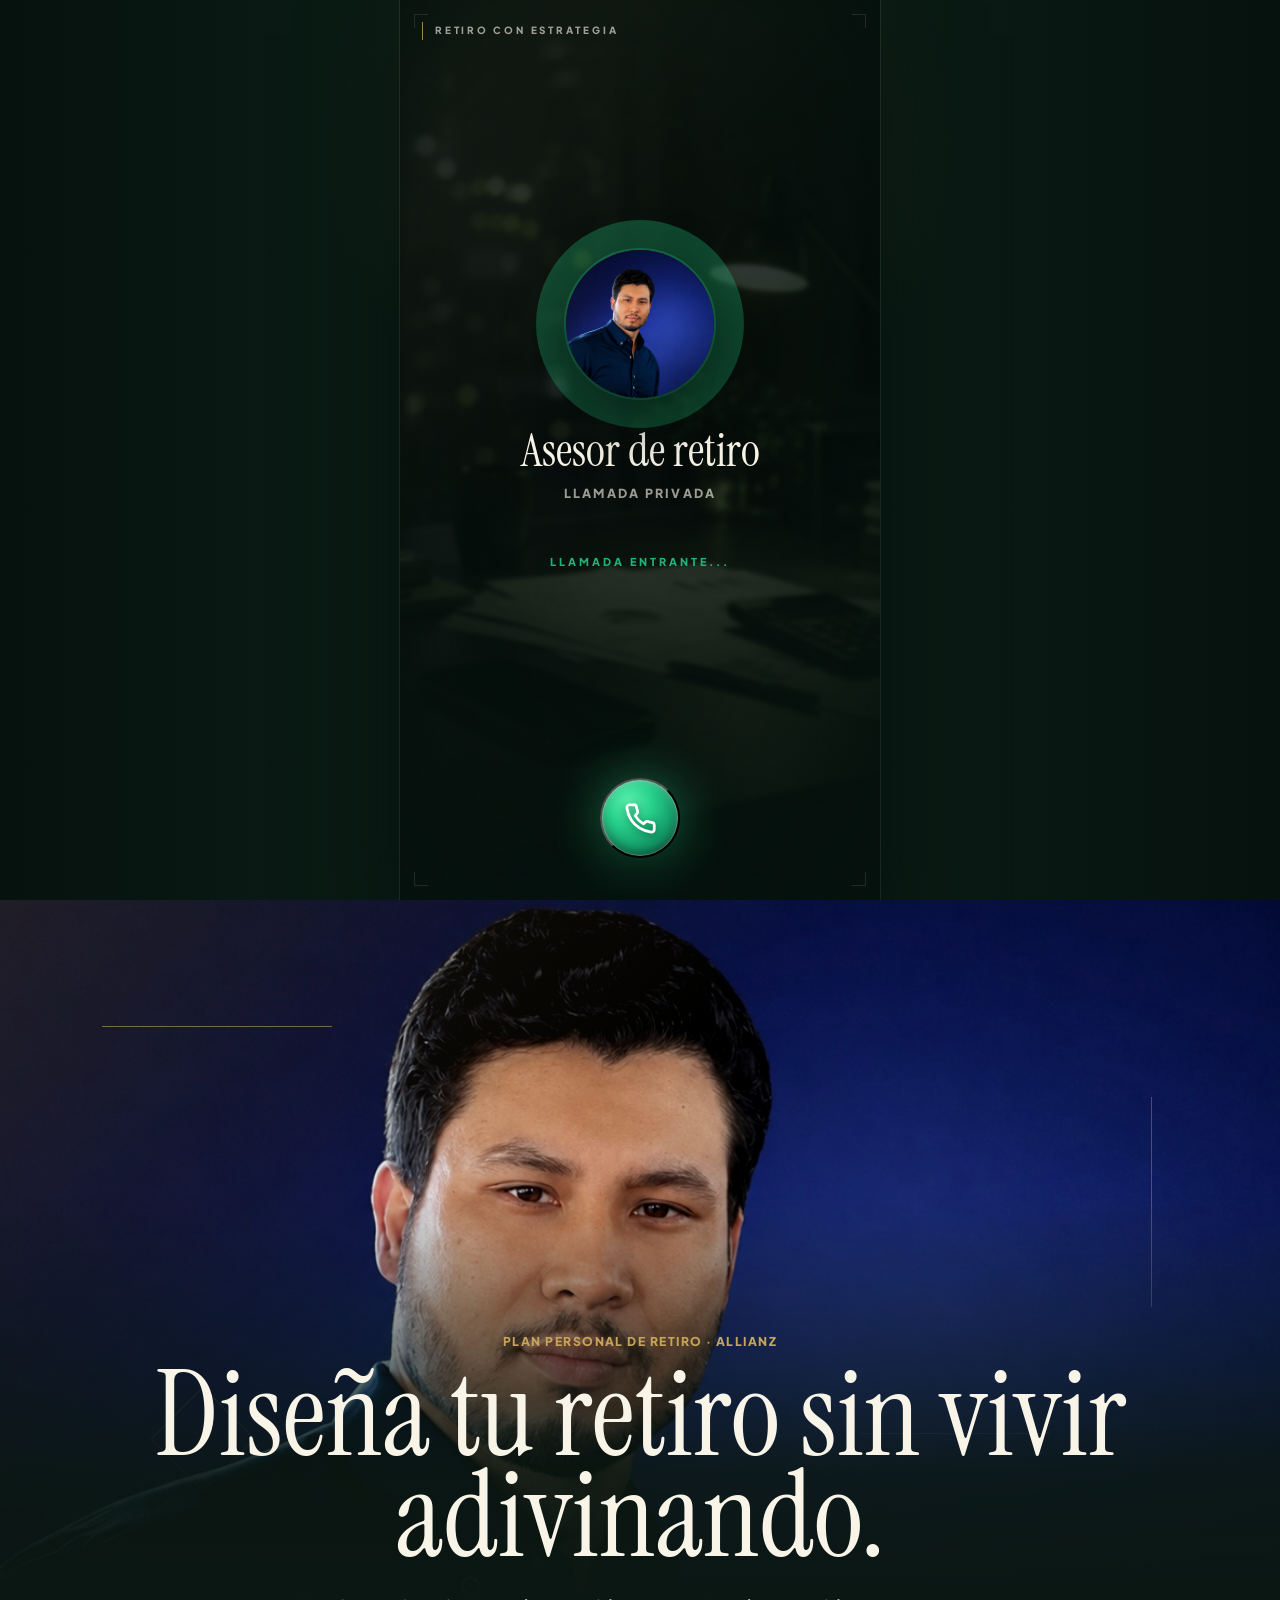
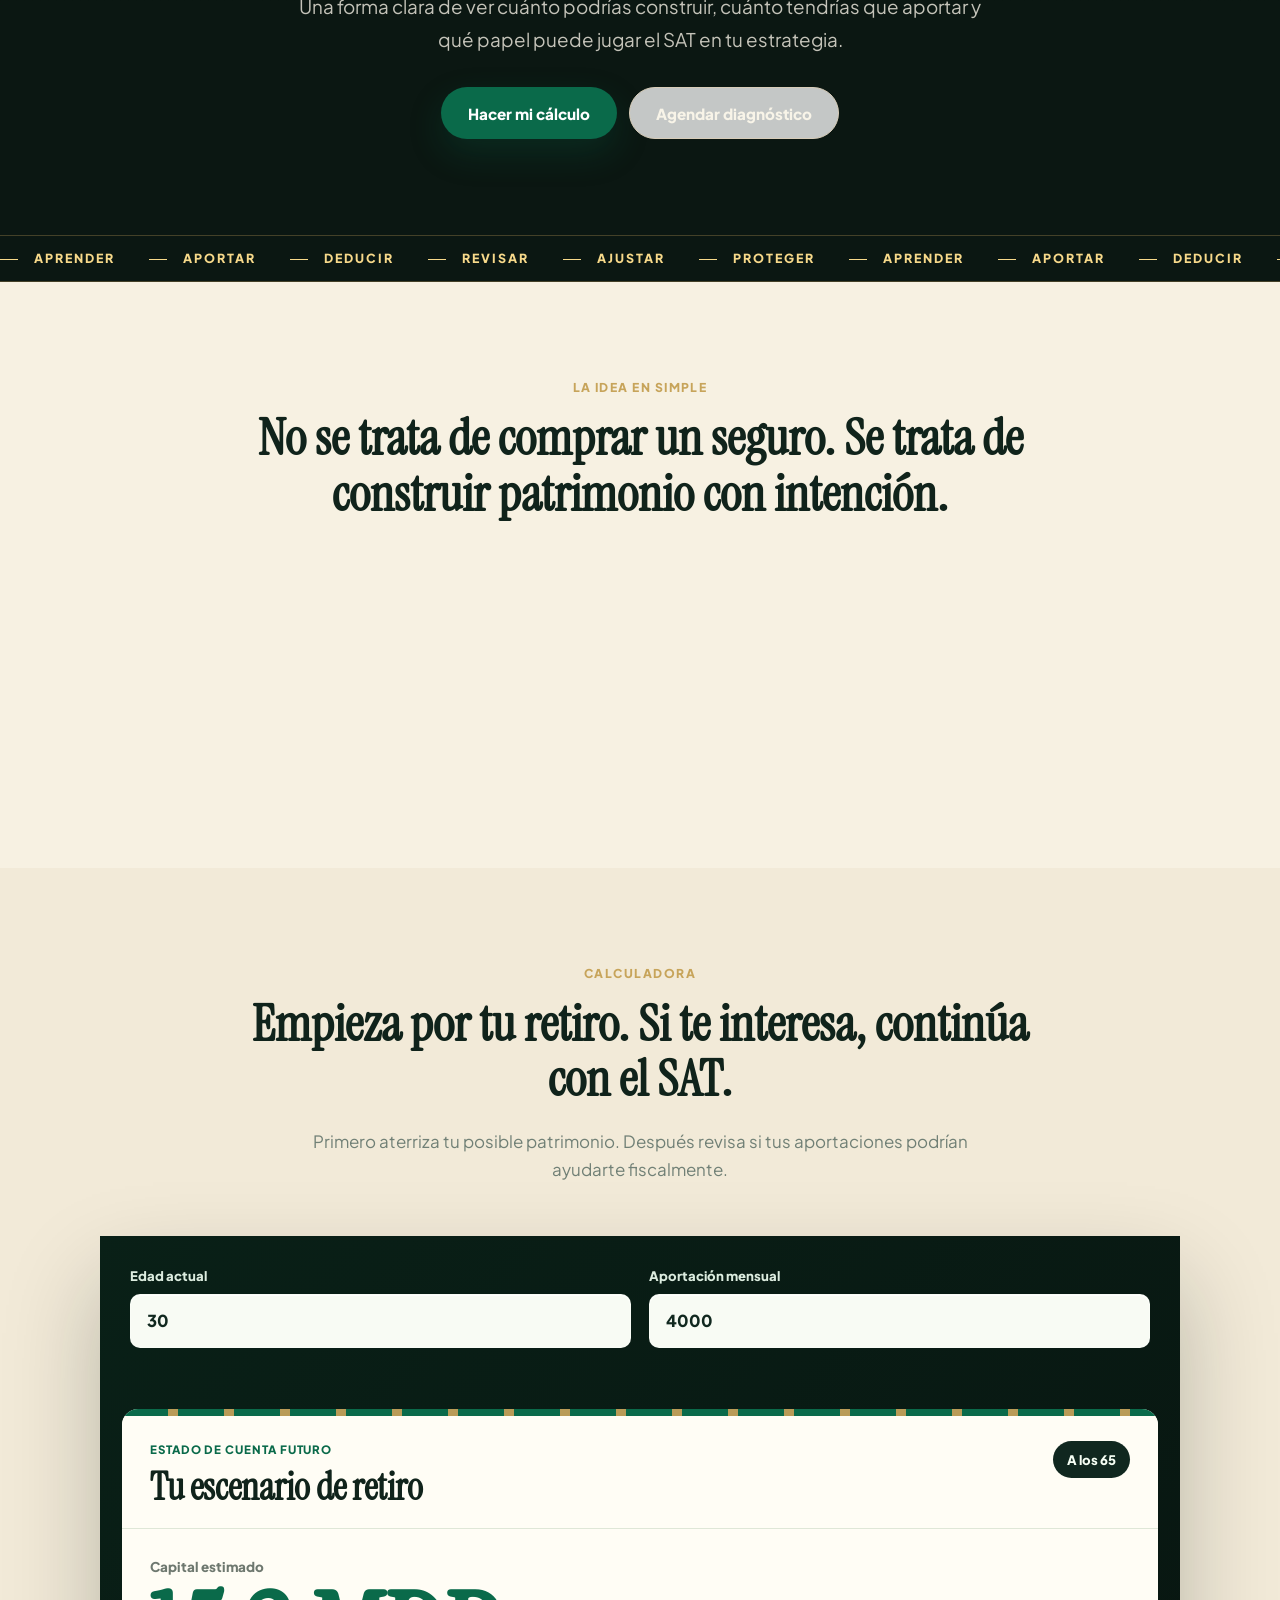
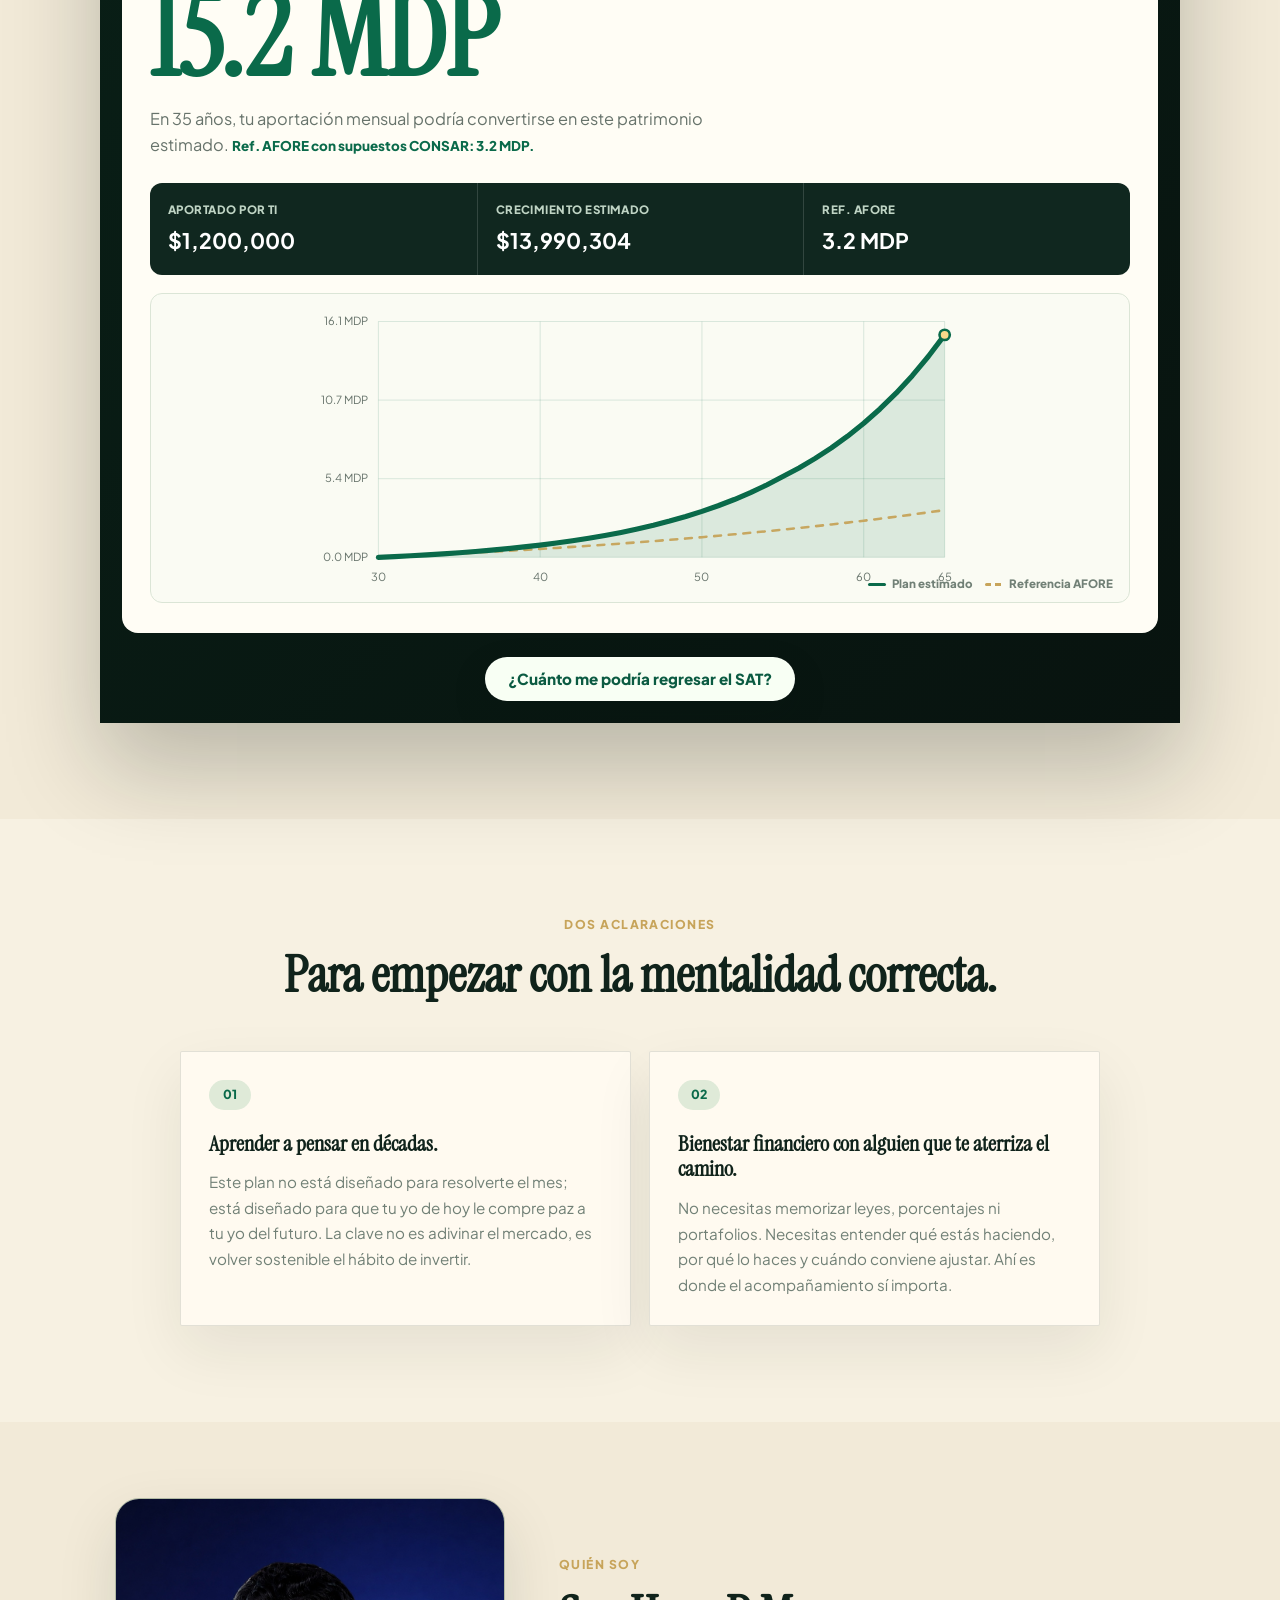
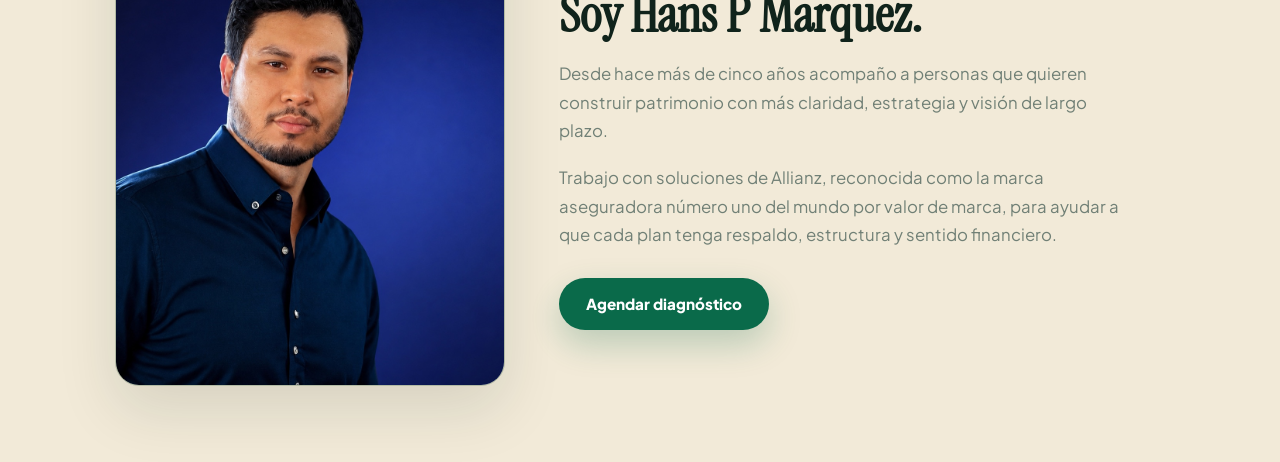
==== index.html @ 88ac9bca "Final site" ====
<!doctype html>
<html lang="es">
  <head>
    <meta charset="UTF-8" />
    <meta name="viewport" content="width=device-width, initial-scale=1.0" />
    <meta
      name="description"
      content="Calcula tu plan de retiro, visualiza el impacto de ahorrar a largo plazo y estima una posible devolución del SAT."
    />
    <link rel="preconnect" href="https://fonts.googleapis.com" />
    <link rel="preconnect" href="https://fonts.gstatic.com" crossorigin />
    <link
      href="https://fonts.googleapis.com/css2?family=Fraunces:opsz,wght@9..144,600;9..144,700&family=IBM+Plex+Mono:wght@500;600;700&family=Instrument+Serif:ital@0;1&family=Manrope:wght@400;500;600;700;800&family=Newsreader:opsz,wght@6..72,600;6..72,700&family=Plus+Jakarta+Sans:wght@400;500;600;700;800&family=Sora:wght@400;500;600;700;800&family=Space+Grotesk:wght@400;500;600;700&display=swap"
      rel="stylesheet"
    />
    <link rel="preload" href="assets/call-background.png" as="image" />
    <link rel="preload" href="assets/call-advisor.png" as="image" />
    <link rel="preload" href="assets/call-audio.m4a" as="audio" />
    <link rel="stylesheet" href="styles.css" />
    <title>Plan de Retiro · Propuesta Verde 01</title>
  </head>
  <body class="theme-green proposal-vault proposal-cinema">
    <section class="experience-shell" id="experiencia" aria-label="Experiencia inicial">
      <div class="call-screen" data-state="incoming" aria-live="polite">
        <img class="call-backdrop" src="assets/call-background.png" alt="" />
        <div class="call-shade call-shade-top"></div>
        <div class="call-shade call-shade-bottom"></div>
        <div class="call-vignette"></div>

        <header class="call-brand-row">
          <span class="call-brand-line"></span>
          <span>Retiro con estrategia</span>
        </header>

        <span class="call-corner call-corner-tl"></span>
        <span class="call-corner call-corner-tr"></span>
        <span class="call-corner call-corner-bl"></span>
        <span class="call-corner call-corner-br"></span>

        <div class="call-content">
          <div class="caller-stack">
            <div class="avatar-stage">
              <div class="ring-waves" aria-hidden="true">
                <span></span>
                <span></span>
                <span></span>
              </div>

              <svg class="progress-ring" viewBox="0 0 160 160" aria-hidden="true">
                <circle class="progress-base" cx="80" cy="80" r="74"></circle>
                <circle class="progress-value" cx="80" cy="80" r="74"></circle>
              </svg>

              <div class="avatar-wrap">
                <img src="assets/call-advisor.png" alt="Asesor de retiro" />
              </div>
            </div>

            <div class="caller-copy">
              <h1>Asesor de retiro</h1>
              <p class="caller-name">Llamada privada</p>
            </div>

            <div class="status-area">
              <p class="status-text status-incoming">llamada entrante...</p>
              <div class="status-active">
                <span class="timer">00:00</span>
                <div class="waveform" aria-hidden="true"></div>
              </div>
              <p class="status-text status-ended">llamada finalizada</p>
            </div>
          </div>

          <button class="answer-button" type="button" aria-label="Contestar llamada">
            <svg viewBox="0 0 24 24" aria-hidden="true">
              <path d="M22 16.92v3a2 2 0 0 1-2.18 2 19.79 19.79 0 0 1-8.63-3.07 19.5 19.5 0 0 1-6-6A19.79 19.79 0 0 1 2.12 4.18 2 2 0 0 1 4.11 2h3a2 2 0 0 1 2 1.72c.12.92.35 1.82.7 2.69a2 2 0 0 1-.45 2.11L8.09 9.91a16 16 0 0 0 6 6l1.39-1.27a2 2 0 0 1 2.11-.45c.87.35 1.77.58 2.69.7A2 2 0 0 1 22 16.92z"></path>
            </svg>
          </button>
        </div>

        <section class="question-screen" aria-labelledby="question-title">
          <div class="question-inner">
            <p class="question-kicker">Antes de continuar</p>
            <h2 id="question-title">¿Alguna vez has calculado cuánto dinero podrías recibir cuando llegue tu retiro?</h2>
            <div class="answers" role="group" aria-label="Opciones de respuesta">
              <button type="button" data-answer="si">Sí</button>
              <button type="button" data-answer="mas-o-menos">Más o menos</button>
              <button type="button" data-answer="nunca">Nunca lo he calculado</button>
            </div>
          </div>
        </section>

        <audio class="call-audio" src="assets/call-audio.m4a" preload="auto"></audio>
      </div>
    </section>

    <header class="site-header" aria-label="Navegación principal">
      <a class="brand-mark" href="#top">Retiro con estrategia</a>
      <a class="btn btn-outline btn-small" href="#calculadora">Calcular</a>
    </header>

    <main>
      <section class="hero" id="top">
        <div class="hero-media">
          <img src="assets/asesor-retrato.jpg" alt="Asesor patrimonial de Allianz" />
          <div class="hero-fade" aria-hidden="true"></div>
          <div class="hero-motion" aria-hidden="true">
            <span></span>
            <span></span>
            <span></span>
            <span></span>
          </div>
        </div>
        <div class="hero-copy reveal">
          <p class="eyebrow">Plan personal de retiro · Allianz</p>
          <h1>Diseña tu retiro sin vivir adivinando.</h1>
          <p class="lead">
            Una forma clara de ver cuánto podrías construir, cuánto tendrías que aportar y qué papel puede jugar el SAT en tu estrategia.
          </p>
          <div class="hero-actions">
            <a class="btn btn-primary btn-large" href="#calculadora">Hacer mi cálculo</a>
            <a class="btn btn-ghost btn-large" href="https://scheduler.zoom.us/cristinartz/ppr" target="_blank" rel="noopener noreferrer">
              Agendar diagnóstico
            </a>
          </div>
        </div>
      </section>

      <section class="motion-strip" aria-label="Ruta del plan">
        <div class="ticker-track">
          <span>Aprender</span>
          <span>Aportar</span>
          <span>Deducir</span>
          <span>Revisar</span>
          <span>Ajustar</span>
          <span>Proteger</span>
          <span>Aprender</span>
          <span>Aportar</span>
          <span>Deducir</span>
          <span>Revisar</span>
          <span>Ajustar</span>
          <span>Proteger</span>
        </div>
      </section>

      <section class="section intro-section">
        <div class="section-heading reveal">
          <p class="eyebrow">La idea en simple</p>
          <h2>No se trata de comprar un seguro. Se trata de construir patrimonio con intención.</h2>
        </div>
        <div class="value-grid reveal" aria-label="Beneficios principales">
          <article data-tilt>
            <span>01</span>
            <h3>Tu dinero trabaja para ti</h3>
            <p>Aportas de forma mensual y el plan lo invierte con una lógica de largo plazo.</p>
          </article>
          <article data-tilt>
            <span>02</span>
            <h3>La estrategia fiscal importa</h3>
            <p>Según tu régimen, tus aportaciones pueden ayudarte a optimizar impuestos.</p>
          </article>
          <article data-tilt>
            <span>03</span>
            <h3>No lo decides a ciegas</h3>
            <p>Primero ves números. Después decides si el plan realmente hace sentido para ti.</p>
          </article>
        </div>
      </section>

      <section class="section calculator-section" id="calculadora">
        <div class="section-heading reveal">
          <p class="eyebrow">Calculadora</p>
          <h2>Empieza por tu retiro. Si te interesa, continúa con el SAT.</h2>
          <p>Primero aterriza tu posible patrimonio. Después revisa si tus aportaciones podrían ayudarte fiscalmente.</p>
        </div>

        <div class="calculator-card reveal" data-tilt>
          <form class="calculator-form" id="calculator-form">
            <div class="form-grid">
              <label class="field">
                <span>Edad actual</span>
                <input id="age-input" type="number" min="18" max="60" value="30" inputmode="numeric" />
                <small id="age-help"></small>
              </label>
              <label class="field">
                <span>Aportación mensual</span>
                <input id="contribution-input" type="number" min="2000" step="500" value="4000" inputmode="numeric" />
                <small id="contribution-help"></small>
              </label>
            </div>
          </form>

          <div class="result-panel" id="retirement-result" aria-live="polite"></div>

          <div class="sat-step" id="sat-step">
            <button class="btn btn-primary" id="show-sat-button" type="button">
              ¿Cuánto me podría regresar el SAT?
            </button>

            <div class="sat-panel" id="sat-panel" hidden>
              <div class="sat-copy">
                <p class="eyebrow">Estimación fiscal</p>
                <h3>Ahora agrega tu ingreso para estimar la devolución.</h3>
                <p>Usamos tu aportación mensual del cálculo anterior como ahorro anual para el PPR.</p>
              </div>

              <div class="form-grid sat-form-grid">
                <label class="field">
                  <span>Sueldo mensual bruto</span>
                  <input id="salary-input" type="number" value="50000" step="1000" inputmode="numeric" />
                  <small>Ingreso antes de impuestos, multiplicado por 12.</small>
                </label>
              </div>

              <div class="sat-result" id="sat-result" aria-live="polite"></div>
            </div>
          </div>
        </div>
      </section>

      <section class="section notes-section">
        <div class="section-heading reveal">
          <p class="eyebrow">Dos aclaraciones</p>
          <h2>Para empezar con la mentalidad correcta.</h2>
        </div>
        <div class="note-grid reveal" id="note-grid"></div>
      </section>

      <section class="advisor-section">
        <div class="advisor-inner reveal">
          <img src="assets/asesor-retrato.jpg" alt="Asesor patrimonial Allianz" />
          <div class="advisor-copy">
            <p class="eyebrow">Quién soy</p>
            <h2>Soy Hans P Marquez.</h2>
            <p>
              Desde hace más de cinco años acompaño a personas que quieren construir patrimonio con más claridad,
              estrategia y visión de largo plazo.
            </p>
            <p>
              Trabajo con soluciones de Allianz, reconocida como la marca aseguradora número uno del mundo por valor
              de marca, para ayudar a que cada plan tenga respaldo, estructura y sentido financiero.
            </p>
            <a class="btn btn-primary btn-large" href="https://scheduler.zoom.us/cristinartz/ppr" target="_blank" rel="noopener noreferrer">
              Agendar diagnóstico
            </a>
          </div>
        </div>
      </section>
    </main>

    <script src="script.js" defer></script>
  </body>
</html>
---- styles.css ----
:root {
  --paper: #fbfaf7;
  --surface: #ffffff;
  --surface-soft: #f5f1ec;
  --ink: #18343a;
  --muted: #6b716d;
  --faint: #a8aca7;
  --line: #e5ded4;
  --danger: #b42318;
  --warning-bg: #fff7df;
  --warning: #9a6700;
  --font-sans: "Manrope", -apple-system, BlinkMacSystemFont, "Helvetica Neue", system-ui, sans-serif;
  --font-display: "Fraunces", Georgia, serif;
  --radius-sm: 8px;
  --radius-md: 14px;
  --radius-lg: 22px;
  --radius-xl: 30px;
  --shadow-soft: 0 18px 50px rgba(31, 34, 29, 0.08);
  --shadow-card: 0 3px 26px rgba(31, 34, 29, 0.06);
  color-scheme: light;
}

.theme-green {
  --paper: #f7f8f1;
  --surface: #fffef8;
  --surface-soft: #ebf1e5;
  --ink: #10271f;
  --muted: #66756d;
  --faint: #a0aaa2;
  --line: #dfe7d7;
  --brand: #0a6a4a;
  --brand-600: #063f31;
  --brand-50: #e6f2e8;
  --brand-100: #cfe7d6;
  --accent: #9a7632;
  --accent-50: #fff3d6;
  --hero-tint: rgba(10, 106, 74, 0.12);
  --font-sans: "Manrope", -apple-system, BlinkMacSystemFont, "Helvetica Neue", system-ui, sans-serif;
  --font-display: "Fraunces", Georgia, serif;
}

.theme-green-alt {
  --paper: #f4f8ef;
  --surface: #fffffb;
  --surface-soft: #e7f0dd;
  --ink: #102d24;
  --muted: #627268;
  --faint: #99a79b;
  --line: #d9e4d0;
  --brand: #287a45;
  --brand-600: #125c36;
  --brand-50: #e8f5df;
  --brand-100: #cde8c5;
  --accent: #687b36;
  --accent-50: #eff6d7;
  --hero-tint: rgba(40, 122, 69, 0.12);
  --font-sans: "Sora", -apple-system, BlinkMacSystemFont, "Helvetica Neue", system-ui, sans-serif;
  --font-display: "Newsreader", Georgia, serif;
}

* {
  box-sizing: border-box;
}

html {
  scroll-behavior: smooth;
}

body {
  margin: 0;
  background: var(--paper);
  color: var(--ink);
  font-family: var(--font-sans);
  line-height: 1.5;
  -webkit-font-smoothing: antialiased;
  text-rendering: optimizeLegibility;
}

img,
svg {
  display: block;
  max-width: 100%;
}

a {
  color: inherit;
  text-decoration: none;
}

button,
input {
  font: inherit;
}

button {
  cursor: pointer;
}

[hidden] {
  display: none !important;
}

input {
  color: var(--ink);
}

.site-header {
  position: fixed;
  z-index: 50;
  top: 16px;
  left: 16px;
  right: 16px;
  max-width: 1160px;
  margin: 0 auto;
  display: grid;
  grid-template-columns: 1fr auto 1fr;
  align-items: center;
  gap: 14px;
  border: 1px solid rgba(229, 222, 212, 0.86);
  border-radius: 999px;
  background: rgba(255, 255, 255, 0.84);
  box-shadow: var(--shadow-card);
  padding: 10px 14px 10px 22px;
  backdrop-filter: blur(14px);
}

.brand-mark {
  font-family: var(--font-display);
  font-size: 1.12rem;
  font-weight: 700;
  color: var(--ink);
  white-space: nowrap;
}

.theme-links {
  display: inline-flex;
  align-items: center;
  gap: 4px;
  border: 1px solid var(--line);
  border-radius: 999px;
  background: var(--surface-soft);
  padding: 4px;
}

.theme-links a {
  border-radius: 999px;
  padding: 6px 12px;
  color: var(--muted);
  font-size: 0.8rem;
  font-weight: 700;
}

.theme-links a[aria-current="page"] {
  background: var(--brand);
  color: white;
}

.site-header .btn {
  justify-self: end;
}

.btn {
  display: inline-flex;
  min-height: 44px;
  align-items: center;
  justify-content: center;
  border: 1px solid transparent;
  border-radius: 999px;
  padding: 0 22px;
  font-size: 0.95rem;
  font-weight: 800;
  line-height: 1;
  text-align: center;
  transition: transform 160ms ease, box-shadow 160ms ease, background 160ms ease, border-color 160ms ease;
  white-space: nowrap;
}

.btn:hover {
  transform: translateY(-1px);
}

.btn:focus-visible,
button:focus-visible,
input:focus-visible,
a:focus-visible {
  outline: 2px solid color-mix(in srgb, var(--brand) 42%, transparent);
  outline-offset: 3px;
}

.btn-small {
  min-height: 36px;
  padding: 0 16px;
  font-size: 0.875rem;
}

.btn-large {
  min-height: 52px;
  padding: 0 26px;
}

.btn-primary {
  background: var(--brand);
  color: white;
  box-shadow: 0 14px 34px color-mix(in srgb, var(--brand) 24%, transparent);
}

.btn-primary:hover {
  background: var(--brand-600);
}

.btn-outline {
  border-color: color-mix(in srgb, var(--brand) 28%, var(--line));
  background: white;
  color: var(--brand);
}

.btn-ghost {
  border-color: var(--line);
  background: rgba(255, 255, 255, 0.76);
  color: var(--ink);
}

.experience-shell {
  --call-text: #f8f4e8;
  --call-muted: rgba(248, 244, 232, 0.62);
  --call-soft: rgba(248, 244, 232, 0.18);
  --call-gold: #c7a45a;
  --call-green: #0f8c5f;
  --call-green-bright: #27d18b;
  --call-green-dark: #062118;
  --call-ring-length: 464.956;
  position: relative;
  z-index: 80;
  display: grid;
  min-height: 100svh;
  place-items: center;
  overflow: hidden;
  background:
    radial-gradient(circle at 50% 16%, rgba(199, 164, 90, 0.14), transparent 32%),
    linear-gradient(90deg, #06120e, #0d2118 48%, #06120e);
  color: var(--call-text);
}

.call-screen {
  position: relative;
  width: min(100vw, 480px);
  min-height: 100svh;
  overflow: hidden;
  background: #07120e;
  isolation: isolate;
}

@media (min-width: 520px) {
  .call-screen {
    min-height: min(100svh, 920px);
    box-shadow: 0 0 0 1px rgba(248, 244, 232, 0.08), 0 36px 90px rgba(3, 13, 10, 0.72);
  }
}

.call-backdrop,
.call-shade,
.call-vignette,
.question-screen {
  position: absolute;
  inset: 0;
}

.call-backdrop {
  z-index: -5;
  width: 100%;
  height: 100%;
  object-fit: cover;
  filter: saturate(0.72) brightness(0.48) hue-rotate(44deg);
  transform: scale(1.03);
}

.call-shade-top {
  z-index: -4;
  background: linear-gradient(180deg, rgba(6, 18, 14, 0.86), rgba(6, 18, 14, 0.22) 38%, transparent);
}

.call-shade-bottom {
  z-index: -3;
  background: linear-gradient(0deg, rgba(6, 18, 14, 0.95), rgba(6, 18, 14, 0.48) 48%, transparent);
}

.call-vignette {
  z-index: -2;
  background:
    radial-gradient(ellipse at center, transparent 18%, rgba(6, 18, 14, 0.44) 74%, rgba(6, 18, 14, 0.9)),
    linear-gradient(135deg, rgba(199, 164, 90, 0.12), transparent 44%);
  backdrop-filter: blur(2px);
}

.call-brand-row {
  position: absolute;
  z-index: 4;
  top: max(22px, env(safe-area-inset-top));
  left: 22px;
  display: flex;
  align-items: center;
  gap: 12px;
  color: rgba(248, 244, 232, 0.62);
  font-family: var(--font-sans);
  font-size: 0.62rem;
  font-weight: 900;
  letter-spacing: 0.28em;
  line-height: 1;
  text-transform: uppercase;
}

.call-brand-line {
  display: block;
  width: 1px;
  height: 18px;
  background: rgba(199, 164, 90, 0.78);
}

.call-corner {
  position: absolute;
  z-index: 4;
  width: 14px;
  height: 14px;
  opacity: 0.6;
  pointer-events: none;
}

.call-corner-tl {
  top: 14px;
  left: 14px;
  border-top: 1px solid var(--call-soft);
  border-left: 1px solid var(--call-soft);
}

.call-corner-tr {
  top: 14px;
  right: 14px;
  border-top: 1px solid var(--call-soft);
  border-right: 1px solid var(--call-soft);
}

.call-corner-bl {
  bottom: 14px;
  left: 14px;
  border-bottom: 1px solid var(--call-soft);
  border-left: 1px solid var(--call-soft);
}

.call-corner-br {
  right: 14px;
  bottom: 14px;
  border-right: 1px solid var(--call-soft);
  border-bottom: 1px solid var(--call-soft);
}

.call-content {
  position: relative;
  z-index: 2;
  display: flex;
  min-height: 100svh;
  flex-direction: column;
  align-items: center;
  justify-content: space-between;
  padding: 88px 24px max(42px, env(safe-area-inset-bottom)) 24px;
  animation: call-screen-in 0.55s ease-out both;
}

.call-screen[data-state="incoming"] .call-content {
  animation: call-screen-in 0.55s ease-out both, call-fine-shake 0.42s linear infinite 0.7s;
}

.caller-stack {
  display: flex;
  width: 100%;
  flex: 1;
  flex-direction: column;
  align-items: center;
  justify-content: center;
  gap: 24px;
  padding-bottom: 24px;
}

.avatar-stage {
  position: relative;
  width: 160px;
  height: 160px;
  flex: 0 0 auto;
}

.ring-waves {
  position: absolute;
  inset: -24px;
}

.ring-waves span {
  position: absolute;
  inset: 0;
  border-radius: 50%;
  background: rgba(39, 209, 139, 0.15);
  animation: call-ping 2s cubic-bezier(0, 0, 0.2, 1) infinite;
}

.ring-waves span:nth-child(2) {
  animation-delay: 0.5s;
  background: rgba(39, 209, 139, 0.1);
}

.ring-waves span:nth-child(3) {
  animation-delay: 1s;
  background: rgba(39, 209, 139, 0.06);
}

.progress-ring {
  position: absolute;
  inset: 0;
  overflow: visible;
  transform: rotate(-90deg);
}

.progress-ring circle {
  fill: none;
  stroke-width: 4;
}

.progress-base {
  stroke: rgba(39, 209, 139, 0.28);
  transition: stroke 0.45s ease;
}

.progress-value {
  stroke: var(--call-green-bright);
  stroke-linecap: round;
  stroke-dasharray: var(--call-ring-length);
  stroke-dashoffset: var(--call-ring-length);
  opacity: 0;
  transition: stroke-dashoffset 0.12s linear, opacity 0.25s ease;
}

.avatar-wrap {
  position: absolute;
  inset: 6px;
  overflow: hidden;
  border-radius: 50%;
  background: #0b1712;
  box-shadow: 0 24px 58px rgba(3, 13, 10, 0.62), inset 0 0 0 1px rgba(248, 244, 232, 0.1);
}

.avatar-wrap img {
  display: block;
  width: 100%;
  height: 100%;
  object-fit: cover;
  transition: filter 0.45s ease, transform 0.45s ease;
}

.caller-copy {
  text-align: center;
}

.caller-copy h1 {
  margin: 0;
  color: var(--call-text);
  font-size: clamp(2rem, 8vw, 2.85rem);
  font-weight: 400;
  letter-spacing: 0;
  line-height: 1.02;
}

.caller-name {
  margin: 10px 0 0;
  color: var(--call-muted);
  font-family: var(--font-sans);
  font-size: 0.78rem;
  font-weight: 800;
  letter-spacing: 0.18em;
  line-height: 1.45;
  text-transform: uppercase;
}

.status-area {
  display: grid;
  min-height: 72px;
  place-items: center;
  text-align: center;
}

.status-text {
  margin: 0;
  color: var(--call-gold);
  font-family: var(--font-sans);
  font-size: 0.68rem;
  font-weight: 900;
  letter-spacing: 0.28em;
  line-height: 1.5;
  text-transform: uppercase;
}

.status-incoming {
  color: rgba(39, 209, 139, 0.84);
  animation: call-text-pulse 2s ease-in-out infinite;
}

.status-active,
.status-ended {
  display: none;
}

.timer {
  display: block;
  margin-bottom: 8px;
  color: rgba(39, 209, 139, 0.94);
  font-family: var(--font-sans);
  font-size: 0.9rem;
  font-variant-numeric: tabular-nums;
  font-weight: 800;
  letter-spacing: 0.08em;
}

.waveform {
  display: flex;
  height: 44px;
  align-items: center;
  justify-content: center;
  gap: 4px;
}

.waveform span {
  display: block;
  width: 4px;
  height: 8px;
  border-radius: 999px;
  background: var(--call-green-bright);
  box-shadow: 0 0 9px rgba(39, 209, 139, 0.7);
  animation: call-wave-0 2s cubic-bezier(0.45, 0.05, 0.55, 0.95) infinite;
}

.waveform span:nth-child(3n + 2) {
  animation-name: call-wave-1;
  animation-delay: 0.12s;
}

.waveform span:nth-child(3n) {
  animation-name: call-wave-2;
  animation-delay: 0.22s;
}

.answer-button {
  position: relative;
  display: grid;
  width: 80px;
  height: 80px;
  flex: 0 0 80px;
  place-items: center;
  border-radius: 50%;
  background: radial-gradient(circle at 35% 28%, #57efad 0%, var(--call-green-bright) 32%, #0f8c5f 72%, #062118 100%);
  box-shadow:
    0 0 56px -8px rgba(39, 209, 139, 0.72),
    inset 0 2px 7px rgba(255, 255, 255, 0.28),
    inset 0 -3px 9px rgba(0, 0, 0, 0.4),
    0 15px 28px -8px rgba(0, 0, 0, 0.76);
  transition: opacity 0.35s ease, transform 0.22s ease;
}

.answer-button::after {
  position: absolute;
  inset: 0;
  content: "";
  border-radius: inherit;
  box-shadow: inset 0 0 0 1px rgba(255, 255, 255, 0.2);
}

.answer-button:active {
  transform: scale(0.92);
}

.answer-button svg {
  width: 33px;
  height: 33px;
  fill: none;
  stroke: #fff;
  stroke-linecap: round;
  stroke-linejoin: round;
  stroke-width: 2;
  filter: drop-shadow(0 2px 4px rgba(0, 0, 0, 0.45));
}

.question-screen {
  z-index: 5;
  display: grid;
  min-height: 100%;
  place-items: center;
  padding: 30px 24px;
  background:
    linear-gradient(180deg, rgba(6, 18, 14, 0.4), rgba(6, 18, 14, 0.9)),
    rgba(6, 18, 14, 0.62);
  opacity: 0;
  pointer-events: none;
  transform: translateY(18px);
  transition: opacity 0.6s ease, transform 0.6s cubic-bezier(0.16, 1, 0.3, 1);
}

.question-inner {
  width: min(100%, 410px);
  padding-top: 36px;
}

.question-kicker {
  margin: 0 0 16px;
  color: var(--call-gold);
  font-family: var(--font-sans);
  font-size: 0.7rem;
  font-weight: 900;
  letter-spacing: 0.28em;
  line-height: 1.5;
  text-transform: uppercase;
}

.question-inner h2 {
  margin: 0;
  max-width: 12.5em;
  color: var(--call-text);
  font-size: clamp(2.15rem, 8.5vw, 3.15rem);
  font-weight: 400;
  letter-spacing: 0;
  line-height: 1.04;
  text-wrap: balance;
}

.answers {
  display: grid;
  gap: 12px;
  margin-top: 34px;
}

.answers button {
  position: relative;
  min-height: 58px;
  border: 1px solid rgba(199, 164, 90, 0.34);
  background: rgba(11, 23, 18, 0.72);
  color: rgba(248, 244, 232, 0.92);
  padding: 0 18px;
  font-family: var(--font-sans);
  font-size: 0.88rem;
  font-weight: 900;
  letter-spacing: 0.1em;
  line-height: 1.2;
  text-transform: uppercase;
  transition: border-color 0.25s ease, background 0.25s ease, transform 0.25s ease, color 0.25s ease;
}

.answers button::before,
.answers button::after {
  position: absolute;
  width: 9px;
  height: 9px;
  content: "";
  pointer-events: none;
}

.answers button::before {
  top: 6px;
  left: 6px;
  border-top: 1px solid rgba(255, 255, 255, 0.28);
  border-left: 1px solid rgba(255, 255, 255, 0.28);
}

.answers button::after {
  right: 6px;
  bottom: 6px;
  border-right: 1px solid rgba(255, 255, 255, 0.28);
  border-bottom: 1px solid rgba(255, 255, 255, 0.28);
}

.answers button:hover,
.answers button:focus-visible {
  border-color: rgba(199, 164, 90, 0.86);
  background: rgba(32, 45, 28, 0.84);
  outline: 0;
  transform: translateY(-1px);
}

.answers button.is-selected {
  border-color: rgba(39, 209, 139, 0.84);
  background: rgba(10, 106, 74, 0.78);
  color: #fff;
}

.call-screen[data-state="active"] .ring-waves,
.call-screen[data-state="ended"] .ring-waves,
.call-screen[data-state="question"] .ring-waves {
  display: none;
}

.call-screen[data-state="active"] .progress-value {
  opacity: 1;
}

.call-screen[data-state="active"] .status-incoming,
.call-screen[data-state="ended"] .status-incoming,
.call-screen[data-state="question"] .status-incoming,
.call-screen[data-state="ended"] .status-active,
.call-screen[data-state="question"] .status-active {
  display: none;
}

.call-screen[data-state="active"] .status-active {
  display: block;
}

.call-screen[data-state="active"] .answer-button,
.call-screen[data-state="ended"] .answer-button,
.call-screen[data-state="question"] .answer-button {
  opacity: 0;
  pointer-events: none;
  transform: translateY(14px) scale(0.9);
}

.call-screen[data-state="ended"] .progress-base,
.call-screen[data-state="question"] .progress-base {
  stroke: rgba(199, 164, 90, 0.55);
}

.call-screen[data-state="ended"] .avatar-wrap img,
.call-screen[data-state="question"] .avatar-wrap img {
  filter: grayscale(1) brightness(0.58) sepia(0.2);
  transform: scale(1.02);
}

.call-screen[data-state="ended"] .status-ended {
  display: block;
  color: rgba(248, 215, 138, 0.9);
  text-shadow: 0 0 20px rgba(199, 164, 90, 0.42);
}

.call-screen[data-state="question"] .question-screen {
  opacity: 1;
  pointer-events: auto;
  transform: translateY(0);
}

.call-screen[data-state="question"] .call-content {
  filter: blur(6px) brightness(0.55);
  transform: scale(1.02);
  transition: filter 0.55s ease, transform 0.55s ease;
}

.section {
  padding: 96px 24px;
}

.section-heading {
  max-width: 780px;
  margin: 0 auto;
  text-align: center;
}

h1,
h2,
h3,
p {
  margin-top: 0;
}

h1,
h2,
h3 {
  font-family: var(--font-display);
}

h1 {
  margin-bottom: 0;
  font-size: clamp(2.65rem, 7vw, 5.7rem);
  font-weight: 700;
  line-height: 0.98;
}

h2 {
  margin-bottom: 0;
  font-size: clamp(2rem, 4vw, 3.6rem);
  font-weight: 650;
  line-height: 1.08;
}

h3 {
  margin-bottom: 0;
  font-size: 1.35rem;
  font-weight: 650;
  line-height: 1.2;
}

.eyebrow {
  margin: 0 0 14px;
  color: var(--accent);
  font-size: 0.76rem;
  font-weight: 800;
  letter-spacing: 0.12em;
  text-transform: uppercase;
}

.section-heading > p:not(.eyebrow) {
  max-width: 680px;
  margin: 20px auto 0;
  color: var(--muted);
  font-size: 1.06rem;
  line-height: 1.7;
}

.reveal {
  opacity: 1;
  transform: none;
  filter: none;
}

.js .reveal {
  opacity: 0;
  transform: translateY(26px);
  filter: blur(8px);
  transition: opacity 640ms ease, transform 640ms ease, filter 640ms ease;
}

.js .reveal.is-visible {
  opacity: 1;
  transform: translateY(0);
  filter: blur(0);
}

.hero {
  overflow: hidden;
  background: var(--surface);
}

.hero-media {
  position: relative;
  min-height: 56svh;
  overflow: hidden;
  background: var(--brand-50);
}

.hero-media::after {
  content: "";
  position: absolute;
  inset: 0;
  background:
    linear-gradient(to bottom, rgba(255, 255, 255, 0.08), transparent 40%),
    linear-gradient(to top, var(--surface) 0%, rgba(255, 255, 255, 0.86) 28%, rgba(255, 255, 255, 0) 70%),
    linear-gradient(135deg, var(--hero-tint), transparent 45%);
}

.hero-media img {
  width: 100%;
  height: 62svh;
  min-height: 430px;
  max-height: 740px;
  object-fit: cover;
  object-position: 42% 32%;
  transform: scale(1.035);
}

.hero-fade {
  display: none;
}

.hero-copy {
  position: relative;
  z-index: 1;
  max-width: 920px;
  margin: -128px auto 0;
  padding: 0 24px 80px;
  text-align: center;
}

.hero-copy h1 {
  color: var(--ink);
}

.hero-copy .lead {
  max-width: 700px;
  margin: 24px auto 0;
  color: var(--muted);
  font-size: 1.18rem;
  line-height: 1.72;
}

.hero-actions {
  margin-top: 32px;
  display: flex;
  flex-wrap: wrap;
  justify-content: center;
  gap: 12px;
}

.intro-section {
  background: var(--paper);
}

.value-grid {
  max-width: 1120px;
  margin: 52px auto 0;
  display: grid;
  grid-template-columns: repeat(3, minmax(0, 1fr));
  gap: 18px;
}

.value-grid article,
.note-card {
  border: 1px solid var(--line);
  border-radius: var(--radius-lg);
  background: var(--surface);
  box-shadow: var(--shadow-card);
  padding: 28px;
}

.value-grid span,
.note-card span {
  display: inline-flex;
  min-width: 42px;
  height: 30px;
  align-items: center;
  justify-content: center;
  border-radius: 999px;
  background: var(--brand-50);
  color: var(--brand);
  font-size: 0.78rem;
  font-weight: 800;
}

.value-grid h3,
.note-card h3 {
  margin: 22px 0 0;
}

.value-grid p,
.note-card p {
  margin: 12px 0 0;
  color: var(--muted);
  font-size: 0.95rem;
  line-height: 1.68;
}

.calculator-section {
  background: var(--surface);
}

.calculator-card {
  max-width: 1080px;
  margin: 52px auto 0;
  border: 1px solid color-mix(in srgb, var(--brand) 20%, var(--line));
  border-radius: var(--radius-xl);
  background:
    linear-gradient(135deg, color-mix(in srgb, var(--brand-50) 62%, white), white 46%),
    white;
  box-shadow: var(--shadow-soft);
  padding: 30px;
}

.calculator-form {
  margin: 0;
}

.form-grid {
  display: grid;
  grid-template-columns: repeat(2, minmax(0, 1fr));
  gap: 18px;
}

.sat-form-grid {
  grid-template-columns: minmax(0, 1fr);
}

.field {
  display: grid;
  gap: 8px;
  color: var(--ink);
  font-size: 0.9rem;
  font-weight: 800;
}

.field input[type="number"] {
  width: 100%;
  min-height: 48px;
  border: 1px solid var(--line);
  border-radius: var(--radius-md);
  background: white;
  padding: 0 16px;
  outline: none;
  transition: border-color 160ms ease, box-shadow 160ms ease;
}

.field input[type="number"]:focus {
  border-color: var(--brand);
  box-shadow: 0 0 0 4px color-mix(in srgb, var(--brand) 12%, transparent);
}

.field input.invalid {
  border-color: var(--danger);
}

.field small {
  min-height: 1.2em;
  color: var(--faint);
  font-size: 0.76rem;
  font-weight: 500;
  line-height: 1.45;
}

.field small.error {
  color: var(--danger);
}

.field small.warn {
  color: var(--warning);
}

.checkbox-field {
  grid-template-columns: auto 1fr;
  align-content: start;
  column-gap: 12px;
  border: 1px solid var(--line);
  border-radius: var(--radius-md);
  background: white;
  padding: 16px;
}

.checkbox-field input {
  width: 20px;
  height: 20px;
  accent-color: var(--brand);
  margin: 1px 0 0;
}

.checkbox-field small {
  grid-column: 2;
}

.result-panel {
  margin-top: 24px;
}

.statement-card {
  overflow: hidden;
  border: 1px solid color-mix(in srgb, var(--brand) 24%, var(--line));
  border-radius: 28px;
  background: white;
  box-shadow: 0 18px 48px rgba(20, 35, 30, 0.08);
}

.statement-header {
  display: flex;
  align-items: flex-start;
  justify-content: space-between;
  gap: 18px;
  background:
    linear-gradient(135deg, var(--brand), var(--brand-600)),
    var(--brand);
  color: white;
  padding: 26px 28px;
}

.statement-header h3 {
  margin: 6px 0 0;
  color: white;
  font-size: clamp(1.5rem, 3vw, 2.35rem);
}

.statement-kicker {
  display: block;
  color: color-mix(in srgb, white 78%, var(--brand-100));
  font-size: 0.76rem;
  font-weight: 800;
  letter-spacing: 0.14em;
  text-transform: uppercase;
}

.statement-badge {
  flex: 0 0 auto;
  border: 1px solid rgba(255, 255, 255, 0.34);
  border-radius: 999px;
  background: rgba(255, 255, 255, 0.16);
  padding: 8px 13px;
  color: white;
  font-size: 0.82rem;
  font-weight: 800;
}

.statement-main {
  padding: 30px 28px 24px;
  text-align: center;
}

.statement-main span {
  display: block;
  color: var(--muted);
  font-size: 0.92rem;
  font-weight: 800;
}

.statement-main strong {
  display: block;
  margin-top: 10px;
  color: var(--brand);
  font-family: var(--font-display);
  font-size: clamp(3rem, 8vw, 6.2rem);
  font-weight: 700;
  line-height: 0.95;
}

.statement-main p {
  max-width: 560px;
  margin: 16px auto 0;
  color: var(--muted);
  font-size: 1rem;
  line-height: 1.6;
}

.statement-main p span {
  display: inline;
  color: var(--ink);
  font-size: inherit;
  font-weight: 800;
}

.statement-ledger {
  margin: 0 28px;
  display: grid;
  grid-template-columns: repeat(3, minmax(0, 1fr));
  overflow: hidden;
  border: 1px solid var(--line);
  border-radius: var(--radius-lg);
  background: var(--paper);
}

.statement-ledger div {
  padding: 18px;
}

.statement-ledger div + div {
  border-left: 1px solid var(--line);
}

.statement-ledger span {
  display: block;
  color: var(--muted);
  font-size: 0.78rem;
  font-weight: 800;
  text-transform: uppercase;
}

.statement-ledger strong {
  display: block;
  margin-top: 7px;
  color: var(--ink);
  font-size: clamp(1rem, 2vw, 1.28rem);
}

.statement-chart {
  position: relative;
  height: 260px;
  margin: 24px 28px 28px;
  border: 1px solid var(--line);
  border-radius: var(--radius-lg);
  background:
    linear-gradient(to bottom, rgba(255, 255, 255, 0.96), white),
    var(--surface);
  padding: 14px;
}

.statement-chart svg {
  width: 100%;
  height: 100%;
  overflow: visible;
}

.chart-grid {
  stroke: var(--line);
  stroke-width: 1;
}

.chart-label {
  fill: var(--muted);
  font-family: var(--font-sans);
  font-size: 12px;
}

.chart-line-main {
  fill: none;
  stroke: var(--brand);
  stroke-width: 4;
  stroke-linecap: round;
  stroke-linejoin: round;
}

.chart-line-afore {
  fill: none;
  stroke: var(--accent);
  stroke-width: 3;
  stroke-linecap: round;
  stroke-linejoin: round;
  stroke-dasharray: 8 9;
  opacity: 0.95;
}

.chart-area {
  fill: color-mix(in srgb, var(--brand) 12%, transparent);
}

.chart-endpoint {
  fill: var(--accent);
  stroke: white;
  stroke-width: 3;
}

.chart-legend {
  position: absolute;
  right: 16px;
  bottom: 12px;
  display: flex;
  flex-wrap: wrap;
  justify-content: flex-end;
  gap: 8px 12px;
  color: var(--muted);
  font-size: 0.72rem;
  font-weight: 800;
  line-height: 1;
  pointer-events: none;
}

.chart-legend span {
  display: inline-flex;
  align-items: center;
  gap: 6px;
}

.chart-legend i {
  display: block;
  width: 18px;
  height: 3px;
  border-radius: 999px;
}

.legend-plan {
  background: var(--brand);
}

.legend-afore {
  background: repeating-linear-gradient(90deg, var(--accent) 0 6px, transparent 6px 10px);
}

.empty-result {
  min-height: 260px;
  display: grid;
  place-items: center;
  border: 1px dashed var(--line);
  border-radius: var(--radius-lg);
  color: var(--muted);
  text-align: center;
}

.sat-step {
  margin-top: 24px;
  text-align: center;
}

.sat-panel {
  margin-top: 24px;
  border: 1px solid var(--line);
  border-radius: 28px;
  background:
    linear-gradient(135deg, color-mix(in srgb, var(--brand-50) 64%, white), white 52%),
    white;
  padding: 26px;
  text-align: left;
}

.sat-copy {
  margin-bottom: 18px;
}

.sat-copy h3 {
  margin: 0;
  font-size: clamp(1.3rem, 2.8vw, 2rem);
  line-height: 1.18;
}

.sat-copy p:not(.eyebrow) {
  margin: 10px 0 0;
  color: var(--muted);
  font-size: 0.98rem;
  line-height: 1.55;
}

.sat-result {
  margin-top: 18px;
  position: relative;
  overflow: hidden;
  border: 1px solid color-mix(in srgb, var(--brand) 18%, var(--line));
  border-radius: 26px;
  background:
    radial-gradient(circle at 85% 18%, color-mix(in srgb, var(--brand) 16%, transparent), transparent 34%),
    linear-gradient(135deg, var(--brand-50), white 72%);
  padding: 22px;
  text-align: left;
}

.sat-result.warning {
  border-color: color-mix(in srgb, var(--warning) 32%, var(--line));
  background:
    radial-gradient(circle at 85% 18%, rgba(154, 103, 0, 0.14), transparent 34%),
    linear-gradient(135deg, var(--warning-bg), white 72%);
  color: var(--warning);
}

.sat-smart-top {
  display: flex;
  align-items: center;
  justify-content: space-between;
  gap: 14px;
  margin-bottom: 18px;
}

.sat-smart-top > span:first-child {
  color: var(--muted);
  font-size: 0.78rem;
  font-weight: 900;
  letter-spacing: 0.13em;
  text-transform: uppercase;
}

.sat-stamp {
  display: inline-flex;
  min-height: 32px;
  align-items: center;
  justify-content: center;
  border: 1px solid color-mix(in srgb, var(--brand) 28%, var(--line));
  border-radius: 999px;
  background: white;
  color: var(--brand);
  padding: 0 12px;
  font-size: 0.78rem;
  font-weight: 900;
}

.sat-result.warning .sat-stamp {
  border-color: rgba(154, 103, 0, 0.32);
  color: var(--warning);
}

.sat-result.warning .sat-smart-top > span:first-child {
  color: var(--warning);
}

.sat-result strong {
  display: block;
  margin-top: 8px;
  color: var(--brand);
  font-family: var(--font-display);
  font-size: clamp(2.35rem, 5.6vw, 4.5rem);
  line-height: 1;
}

.sat-result.warning > strong {
  color: var(--warning);
}

.sat-result p {
  max-width: 560px;
  margin: 0 0 10px;
  color: var(--muted);
  font-size: 0.98rem;
  line-height: 1.6;
}

.sat-result.warning p {
  color: var(--warning);
}

.sat-breakdown {
  list-style: none;
  margin: 22px 0 0;
  padding: 0;
  display: grid;
  grid-template-columns: repeat(2, minmax(0, 1fr));
  gap: 10px;
}

.sat-breakdown li {
  border: 1px solid color-mix(in srgb, var(--brand) 14%, var(--line));
  border-radius: 16px;
  background: rgba(255, 255, 255, 0.72);
  padding: 14px;
}

.sat-result.warning .sat-breakdown li {
  border-color: rgba(154, 103, 0, 0.16);
}

.sat-breakdown span {
  display: block;
  color: var(--muted);
  font-size: 0.74rem;
  font-weight: 900;
  line-height: 1.25;
  text-transform: uppercase;
}

.sat-breakdown strong {
  margin-top: 7px;
  color: var(--ink);
  font-family: var(--font-sans);
  font-size: 0.95rem;
  line-height: 1.25;
}

.proposal-vault .calculator-card {
  border: 0;
  border-radius: 18px;
  background: #0f2d23;
  box-shadow: 0 34px 80px rgba(8, 31, 24, 0.18);
  color: #f6fff5;
  padding: 22px;
}

.proposal-vault .calculator-form {
  padding: 8px 8px 20px;
}

.proposal-vault .field {
  color: #dcecdf;
  font-size: 0.82rem;
}

.proposal-vault .field input[type="number"] {
  min-height: 54px;
  border-color: rgba(255, 255, 255, 0.16);
  border-radius: 10px;
  background: #f8fbf4;
  box-shadow: inset 0 1px 0 rgba(255, 255, 255, 0.84);
  color: #11281f;
  font-size: 1.03rem;
  font-weight: 800;
}

.proposal-vault .field input[type="number"]:focus {
  border-color: #b9d9a9;
  box-shadow: 0 0 0 4px rgba(185, 217, 169, 0.18);
}

.proposal-vault .field small {
  color: rgba(246, 255, 245, 0.58);
}

.proposal-vault .statement-card {
  position: relative;
  overflow: hidden;
  border: 0;
  border-radius: 16px;
  background: #fffdf5;
  box-shadow: none;
}

.proposal-vault .statement-card::before {
  content: "";
  display: block;
  height: 7px;
  background: repeating-linear-gradient(90deg, #0a6a4a 0 46px, #b99b57 46px 56px);
}

.proposal-vault .statement-header {
  border-bottom: 1px solid #dfe7d7;
  background: #fffdf5;
  color: var(--ink);
  padding: 25px 28px 18px;
}

.proposal-vault .statement-header h3 {
  color: var(--ink);
  font-size: clamp(1.42rem, 3vw, 2.4rem);
}

.proposal-vault .statement-kicker {
  color: var(--brand);
  font-size: 0.72rem;
  letter-spacing: 0.08em;
}

.proposal-vault .statement-badge {
  border: 0;
  background: #10271f;
  color: #f6fff5;
  padding: 9px 14px;
}

.proposal-vault .statement-main {
  padding: 28px 28px 24px;
  text-align: left;
}

.proposal-vault .statement-main span {
  color: #6e786f;
  font-size: 0.84rem;
}

.proposal-vault .statement-main strong {
  color: #0a6a4a;
  font-size: clamp(3.6rem, 9vw, 7.2rem);
  line-height: 0.88;
}

.proposal-vault .statement-main p {
  max-width: 620px;
  margin: 18px 0 0;
  color: #67736b;
  font-size: 1.02rem;
}

.proposal-vault .statement-main p span {
  color: #0a6a4a;
}

.proposal-vault .statement-ledger {
  margin: 0 28px;
  border: 0;
  border-radius: 12px;
  background: #10271f;
  color: #f6fff5;
}

.proposal-vault .statement-ledger div + div {
  border-left-color: rgba(255, 255, 255, 0.14);
}

.proposal-vault .statement-ledger span {
  color: #bfd4c4;
  font-size: 0.72rem;
  letter-spacing: 0.04em;
}

.proposal-vault .statement-ledger strong {
  color: white;
  font-size: clamp(1.04rem, 2vw, 1.34rem);
}

.proposal-vault .statement-chart {
  height: 270px;
  margin: 24px 28px 28px;
  border-color: #dbe5d6;
  border-radius: 12px;
  background: #fafbf3;
}

.proposal-vault .chart-line-main {
  stroke: #0a6a4a;
  stroke-width: 5;
}

.proposal-vault .chart-line-afore {
  stroke: #b99b57;
}

.proposal-vault .chart-area {
  fill: rgba(10, 106, 74, 0.13);
}

.proposal-vault .sat-step .btn-primary {
  border-color: rgba(255, 255, 255, 0.24);
  background: #f8fff4;
  box-shadow: 0 14px 34px rgba(3, 23, 17, 0.18);
  color: #0b5b42;
}

.proposal-vault .sat-panel {
  border: 0;
  border-radius: 16px;
  background: #fafbf3;
  box-shadow: inset 0 0 0 1px #dbe5d6;
  padding: 24px;
}

.proposal-vault .sat-panel .field {
  color: #163126;
}

.proposal-vault .sat-panel .field small {
  color: #6b776e;
}

.proposal-vault .sat-copy {
  border-bottom: 1px solid #dfe7d7;
  margin-bottom: 22px;
  padding-bottom: 18px;
}

.proposal-vault .sat-copy h3 {
  color: var(--ink);
  font-size: clamp(1.25rem, 2.4vw, 1.72rem);
}

.proposal-vault .sat-result {
  border: 0;
  border-radius: 14px;
  background: #10271f;
  box-shadow: inset 0 0 0 1px rgba(255, 255, 255, 0.1);
  color: #f6fff5;
  padding: 25px;
}

.proposal-vault .sat-smart-top > span:first-child {
  color: #bfd4c4;
  letter-spacing: 0.08em;
}

.proposal-vault .sat-stamp {
  border: 0;
  background: #d7efdc;
  color: #10271f;
}

.proposal-vault .sat-result p {
  color: #d3e3d7;
}

.proposal-vault .sat-result strong {
  color: #f3ffe2;
  font-size: clamp(2.45rem, 5.8vw, 4.35rem);
}

.proposal-vault .sat-breakdown li {
  border-color: rgba(255, 255, 255, 0.12);
  border-radius: 10px;
  background: rgba(255, 255, 255, 0.07);
}

.proposal-vault .sat-breakdown span {
  color: #bfd4c4;
}

.proposal-vault .sat-breakdown strong {
  color: white;
  font-family: var(--font-sans);
  font-size: clamp(1rem, 1.8vw, 1.22rem);
  font-weight: 800;
  line-height: 1.2;
}

.proposal-vault .sat-result.warning {
  background: #3c3418;
  color: #fff6d6;
}

.proposal-vault .sat-result.warning p,
.proposal-vault .sat-result.warning .sat-smart-top > span:first-child,
.proposal-vault .sat-result.warning > strong {
  color: #fff6d6;
}

.proposal-vault .sat-result.warning .sat-stamp {
  background: #fff2c0;
  color: #5a4200;
}

.proposal-ledger .calculator-card {
  position: relative;
  overflow: hidden;
  border: 1px solid #cfdcc7;
  border-radius: 6px;
  background: #fffffb;
  box-shadow: 12px 12px 0 #dce9d4, 0 30px 70px rgba(24, 58, 39, 0.08);
  padding: 0;
}

.proposal-ledger .calculator-card::before {
  content: "";
  display: block;
  height: 12px;
  background: repeating-linear-gradient(90deg, #287a45 0 38px, #dce9d4 38px 46px);
}

.proposal-ledger .calculator-form {
  border-bottom: 1px solid #d9e4d0;
  padding: 30px 30px 20px;
}

.proposal-ledger .field {
  gap: 9px;
  color: #153628;
  font-size: 0.78rem;
  text-transform: uppercase;
}

.proposal-ledger .field input[type="number"] {
  min-height: 50px;
  border-color: #cfdcc7;
  border-radius: 4px;
  background: #fbfff6;
  color: #102d24;
  font-size: 1.02rem;
  font-weight: 800;
}

.proposal-ledger .field input[type="number"]:focus {
  border-color: var(--brand);
  box-shadow: 0 0 0 4px rgba(40, 122, 69, 0.12);
}

.proposal-ledger .field small {
  color: #839080;
  font-size: 0.72rem;
  font-weight: 500;
  text-transform: none;
}

.proposal-ledger .result-panel {
  margin-top: 30px;
}

.proposal-ledger .statement-card {
  display: grid;
  grid-template-columns: minmax(250px, 0.82fr) minmax(0, 1.18fr);
  overflow: hidden;
  border: 1px solid #cfdcc7;
  border-radius: 0;
  background: #fbfff6;
  box-shadow: none;
  margin: 0 30px 30px;
}

.proposal-ledger .statement-header {
  grid-column: 1 / -1;
  border-bottom: 1px solid #cfdcc7;
  background: #0f3328;
  color: #f8fff3;
  padding: 18px 22px;
}

.proposal-ledger .statement-header h3 {
  color: #f8fff3;
  font-size: clamp(1.28rem, 2.4vw, 2rem);
}

.proposal-ledger .statement-kicker {
  color: #cfe8c5;
  font-size: 0.68rem;
  letter-spacing: 0.08em;
}

.proposal-ledger .statement-badge {
  border-color: rgba(248, 255, 243, 0.28);
  background: rgba(248, 255, 243, 0.1);
}

.proposal-ledger .statement-main {
  border-right: 1px solid #cfdcc7;
  padding: 28px;
  text-align: left;
}

.proposal-ledger .statement-main span {
  color: #607064;
  font-size: 0.78rem;
  text-transform: uppercase;
}

.proposal-ledger .statement-main strong {
  color: #287a45;
  font-family: var(--font-sans);
  font-size: clamp(2.8rem, 6vw, 5.2rem);
  font-weight: 800;
  line-height: 0.96;
}

.proposal-ledger .statement-main p {
  margin: 16px 0 0;
  color: #66756d;
  font-size: 0.94rem;
}

.proposal-ledger .statement-ledger {
  grid-column: 1;
  display: grid;
  grid-template-columns: 1fr;
  margin: 0;
  border: 0;
  border-top: 1px solid #cfdcc7;
  border-right: 1px solid #cfdcc7;
  border-radius: 0;
  background: #fffffb;
}

.proposal-ledger .statement-ledger div {
  padding: 16px 28px;
}

.proposal-ledger .statement-ledger div + div {
  border-top: 1px solid #d9e4d0;
  border-left: 0;
}

.proposal-ledger .statement-ledger span {
  color: #607064;
  font-size: 0.68rem;
}

.proposal-ledger .statement-ledger strong {
  color: #153628;
  font-size: 1.05rem;
}

.proposal-ledger .statement-chart {
  grid-column: 2;
  grid-row: 2 / 4;
  min-height: 400px;
  height: auto;
  margin: 0;
  border: 0;
  border-radius: 0;
  background:
    linear-gradient(#fbfff6 0 0),
    repeating-linear-gradient(0deg, transparent 0 31px, rgba(40, 122, 69, 0.08) 31px 32px);
  padding: 20px;
}

.proposal-ledger .chart-line-main {
  stroke: #287a45;
  stroke-width: 4.5;
}

.proposal-ledger .chart-area {
  fill: rgba(40, 122, 69, 0.12);
}

.proposal-ledger .sat-step {
  margin: 30px;
}

.proposal-ledger .sat-step .btn-primary {
  border-radius: 6px;
  background: #287a45;
  box-shadow: 8px 8px 0 #dce9d4;
}

.proposal-ledger .sat-panel {
  border: 1px solid #cfdcc7;
  border-radius: 0;
  background: #fffffb;
  box-shadow: none;
  padding: 28px;
}

.proposal-ledger .sat-copy {
  border-bottom: 1px solid #d9e4d0;
  margin-bottom: 22px;
  padding-bottom: 18px;
}

.proposal-ledger .sat-copy h3 {
  font-size: clamp(1.28rem, 2.6vw, 2.05rem);
}

.proposal-ledger .checkbox-field {
  border-color: #cfdcc7;
  border-radius: 4px;
  background: #fbfff6;
}

.proposal-ledger .sat-result {
  border: 1px solid #cfdcc7;
  border-left: 8px solid #287a45;
  border-radius: 4px;
  background: #fbfff6;
  padding: 24px;
}

.proposal-ledger .sat-smart-top {
  border-bottom: 1px solid #d9e4d0;
  margin-bottom: 18px;
  padding-bottom: 14px;
}

.proposal-ledger .sat-smart-top > span:first-child {
  color: #607064;
  letter-spacing: 0.08em;
}

.proposal-ledger .sat-stamp {
  border-radius: 4px;
  background: #e8f5df;
}

.proposal-ledger .sat-result > strong {
  color: #287a45;
  font-family: var(--font-sans);
  font-size: clamp(3rem, 7vw, 5.9rem);
  font-weight: 800;
}

.proposal-ledger .sat-breakdown {
  gap: 0;
  border-top: 1px solid #d9e4d0;
}

.proposal-ledger .sat-breakdown li {
  border: 0;
  border-radius: 0;
  background: transparent;
  padding: 16px 14px 0 0;
}

.proposal-ledger .sat-breakdown li + li {
  border-left: 1px solid #d9e4d0;
  padding-left: 14px;
}

.proposal-ledger .sat-breakdown strong {
  color: #153628;
  font-family: var(--font-sans);
  font-size: 0.95rem;
  font-weight: 800;
}

.proposal-ledger .sat-result.warning {
  border-left-color: #9a6700;
  background: #fffaf0;
}

.scenario-tabs {
  display: flex;
  flex-wrap: wrap;
  gap: 8px;
  margin-bottom: 18px;
}

.scenario-tabs button {
  min-height: 38px;
  border: 1px solid color-mix(in srgb, var(--brand) 24%, var(--line));
  border-radius: 999px;
  background: color-mix(in srgb, var(--surface) 84%, var(--brand-50));
  color: var(--brand-600);
  padding: 0 14px;
  font-size: 0.78rem;
  font-weight: 850;
  transition: transform 180ms ease, background 180ms ease, color 180ms ease, border-color 180ms ease;
}

.scenario-tabs button:hover,
.scenario-tabs button.is-active {
  border-color: var(--brand);
  background: var(--brand);
  color: white;
  transform: translateY(-1px);
}

[data-tilt] {
  transform: perspective(900px) rotateX(var(--tilt-x, 0deg)) rotateY(var(--tilt-y, 0deg));
  transition: transform 180ms ease, box-shadow 180ms ease;
  transform-style: preserve-3d;
}

.motion-strip {
  overflow: hidden;
  border-block: 1px solid color-mix(in srgb, var(--brand) 18%, var(--line));
  background: var(--surface);
}

.ticker-track {
  display: flex;
  width: max-content;
  gap: 34px;
  padding: 13px 0;
  color: var(--brand);
  font-size: 0.78rem;
  font-weight: 900;
  letter-spacing: 0.16em;
  text-transform: uppercase;
  animation: ticker-move 28s linear infinite;
}

.ticker-track span {
  position: relative;
  padding-left: 34px;
}

.ticker-track span::before {
  content: "";
  position: absolute;
  left: 0;
  top: 50%;
  width: 18px;
  height: 1px;
  background: currentColor;
}

.hero-motion {
  pointer-events: none;
  position: absolute;
  inset: 0;
  z-index: 1;
}

.hero-motion span {
  position: absolute;
  display: block;
  opacity: 0.58;
}

.hero-live {
  max-width: 760px;
  margin: 34px auto 0;
  display: grid;
  grid-template-columns: repeat(3, minmax(0, 1fr));
  gap: 10px;
}

.hero-live div {
  border: 1px solid color-mix(in srgb, var(--brand) 16%, var(--line));
  border-radius: 16px;
  background: color-mix(in srgb, var(--surface) 78%, transparent);
  padding: 14px 16px;
  text-align: left;
  backdrop-filter: blur(12px);
}

.hero-live dt {
  color: var(--muted);
  font-size: 0.68rem;
  font-weight: 900;
  letter-spacing: 0.12em;
  text-transform: uppercase;
}

.hero-live dd {
  margin: 6px 0 0;
  color: var(--brand);
  font-size: 1.22rem;
  font-weight: 900;
}

.proposal-cinema {
  --paper: #0b1712;
  --surface: #f7f1e2;
  --surface-soft: #14281f;
  --ink: #10231b;
  --muted: #718076;
  --line: #d7ccb8;
  --brand: #0a6a4a;
  --brand-600: #052f24;
  --brand-50: #dfead8;
  --brand-100: #c7dcc6;
  --accent: #c7a45a;
  --accent-50: #fff0c8;
  --hero-tint: rgba(6, 47, 36, 0.62);
  --font-sans: "Plus Jakarta Sans", -apple-system, BlinkMacSystemFont, "Helvetica Neue", system-ui, sans-serif;
  --font-display: "Instrument Serif", Georgia, serif;
}

.proposal-cinema body,
body.proposal-cinema {
  background:
    linear-gradient(180deg, #0b1712 0, #0b1712 27svh, #f7f1e2 27svh),
    #f7f1e2;
}

.proposal-cinema .site-header {
  grid-template-columns: 1fr auto;
  border-color: rgba(247, 241, 226, 0.2);
  background: rgba(8, 24, 18, 0.72);
  color: #f8f4e8;
  box-shadow: 0 18px 50px rgba(3, 13, 10, 0.18);
}

.proposal-cinema .brand-mark,
.proposal-cinema .btn-ghost,
.proposal-cinema .btn-outline {
  color: #f8f4e8;
}

.proposal-cinema .theme-links {
  border-color: rgba(247, 241, 226, 0.18);
  background: rgba(247, 241, 226, 0.08);
}

.proposal-cinema .theme-links a {
  color: rgba(248, 244, 232, 0.74);
}

.proposal-cinema .theme-links a[aria-current="page"] {
  background: #f8f4e8;
  color: #092017;
}

.proposal-cinema .site-header .btn {
  border-color: rgba(248, 244, 232, 0.2);
  background: rgba(248, 244, 232, 0.08);
}

.proposal-cinema .hero {
  min-height: 96svh;
  background: #0b1712;
  color: #f8f4e8;
}

.proposal-cinema .hero-media {
  min-height: 76svh;
  background:
    linear-gradient(115deg, #06120e, #0f3328 44%, #213724);
}

.proposal-cinema .hero-media::before {
  content: "";
  position: absolute;
  inset: 0;
  z-index: 1;
  background:
    linear-gradient(90deg, rgba(5, 18, 14, 0.86), rgba(5, 18, 14, 0.18) 42%, rgba(5, 18, 14, 0.62)),
    repeating-linear-gradient(90deg, rgba(248, 244, 232, 0.08) 0 1px, transparent 1px 92px);
  mix-blend-mode: screen;
}

.proposal-cinema .hero-media::after {
  z-index: 2;
  background:
    linear-gradient(to top, #0b1712 0%, rgba(11, 23, 18, 0.92) 18%, transparent 58%),
    linear-gradient(135deg, rgba(199, 164, 90, 0.16), transparent 42%);
}

.proposal-cinema .hero-media img {
  height: 78svh;
  min-height: 620px;
  max-height: none;
  object-position: 42% 24%;
  filter: saturate(0.82) contrast(1.08) brightness(0.9);
  transform: scale(1.06);
  animation: portrait-drift 14s ease-in-out infinite alternate;
}

.proposal-cinema .hero-motion span:nth-child(1) {
  left: 8%;
  top: 18%;
  width: 230px;
  height: 1px;
  background: #c7a45a;
  animation: slide-line 7s ease-in-out infinite;
}

.proposal-cinema .hero-motion span:nth-child(2) {
  right: 10%;
  top: 28%;
  width: 1px;
  height: 210px;
  background: rgba(248, 244, 232, 0.42);
  animation: rise-line 8s ease-in-out infinite;
}

.proposal-cinema .hero-motion span:nth-child(3) {
  right: 18%;
  bottom: 24%;
  width: 190px;
  height: 1px;
  background: rgba(248, 244, 232, 0.34);
  animation: slide-line 9s ease-in-out infinite reverse;
}

.proposal-cinema .hero-motion span:nth-child(4) {
  left: 13%;
  bottom: 18%;
  width: 74px;
  height: 74px;
  border: 1px solid rgba(199, 164, 90, 0.54);
  transform: rotate(45deg);
  animation: diamond-turn 12s linear infinite;
}

.proposal-cinema .hero-copy {
  z-index: 6;
  max-width: 1050px;
  margin-top: -270px;
  padding-bottom: 96px;
}

.proposal-cinema .hero-copy h1 {
  color: #f8f4e8;
  font-size: clamp(3.4rem, 9.4vw, 8.8rem);
  font-weight: 400;
  line-height: 0.84;
}

.proposal-cinema .hero-copy .lead {
  color: rgba(248, 244, 232, 0.78);
}

.proposal-cinema .eyebrow {
  color: #c7a45a;
}

.proposal-cinema .hero-live div {
  border-color: rgba(248, 244, 232, 0.16);
  background: rgba(248, 244, 232, 0.08);
}

.proposal-cinema .hero-live dt {
  color: rgba(248, 244, 232, 0.62);
}

.proposal-cinema .hero-live dd {
  color: #f7d98a;
}

.proposal-cinema .motion-strip {
  border-color: rgba(199, 164, 90, 0.3);
  background: #0b1712;
}

.proposal-cinema .ticker-track {
  color: #f7d98a;
}

.proposal-cinema .intro-section,
.proposal-cinema .notes-section {
  background: #f7f1e2;
}

.proposal-cinema .calculator-section,
.proposal-cinema .advisor-section {
  background: #f2ead8;
}

.proposal-cinema .value-grid article,
.proposal-cinema .note-card {
  position: relative;
  overflow: hidden;
  border-color: rgba(16, 35, 27, 0.12);
  border-radius: 2px;
  background: #fffaf0;
  box-shadow: 0 24px 60px rgba(26, 35, 25, 0.08);
}

.proposal-cinema .value-grid article::after,
.proposal-cinema .note-card::after,
.proposal-cinema .calculator-card::after {
  content: "";
  position: absolute;
  inset: 0;
  pointer-events: none;
  background: radial-gradient(circle at var(--glow-x, 50%) var(--glow-y, 50%), rgba(199, 164, 90, 0.16), transparent 34%);
  opacity: 0;
  transition: opacity 180ms ease;
}

.proposal-cinema [data-tilt]:hover::after {
  opacity: 1;
}

.proposal-cinema .calculator-card {
  position: relative;
  overflow: hidden;
  border-radius: 0;
  background:
    linear-gradient(135deg, rgba(9, 32, 23, 0.98), rgba(8, 19, 15, 0.98)),
    #0b1712;
  box-shadow: 0 44px 90px rgba(8, 19, 15, 0.24);
}

.proposal-cinema .result-panel {
  margin-top: 18px;
}

.proposal-cinema .statement-chart {
  height: 310px;
  margin: 18px 28px 30px;
  padding: 12px;
}

.proposal-cinema .chart-grid {
  stroke: rgba(10, 106, 74, 0.16);
}

.proposal-cinema .chart-label {
  fill: rgba(16, 35, 27, 0.62);
  font-size: 13px;
}

.proposal-cinema .chart-line-main {
  stroke-dasharray: 1100;
  stroke-dashoffset: 1100;
  stroke-width: 6;
  animation: draw-chart 1200ms ease forwards;
}

.proposal-cinema .chart-line-afore {
  stroke: #c7a45a;
}

.proposal-cinema .chart-endpoint {
  fill: #f7d98a;
  stroke: #0a6a4a;
}

.proposal-lab {
  --paper: #edf5e6;
  --surface: #fbfff5;
  --surface-soft: #dbeacf;
  --ink: #10281e;
  --muted: #5d7065;
  --line: #c9dcc0;
  --brand: #1d8f4f;
  --brand-600: #0a5d37;
  --brand-50: #def0d5;
  --brand-100: #bfe4bd;
  --accent: #5f7f2e;
  --font-sans: "Space Grotesk", -apple-system, BlinkMacSystemFont, "Helvetica Neue", system-ui, sans-serif;
  --font-display: "Space Grotesk", -apple-system, BlinkMacSystemFont, "Helvetica Neue", system-ui, sans-serif;
}

body.proposal-lab {
  background:
    linear-gradient(rgba(16, 40, 30, 0.035) 1px, transparent 1px),
    linear-gradient(90deg, rgba(16, 40, 30, 0.035) 1px, transparent 1px),
    #edf5e6;
  background-size: 34px 34px;
}

.proposal-lab .site-header {
  border-radius: 10px;
  background: rgba(251, 255, 245, 0.88);
}

.proposal-lab .brand-mark {
  font-family: "IBM Plex Mono", monospace;
  font-size: 0.95rem;
  text-transform: uppercase;
}

.proposal-lab .theme-links,
.proposal-lab .theme-links a,
.proposal-lab .btn {
  border-radius: 8px;
}

.proposal-lab .hero {
  min-height: 94svh;
  background: #edf5e6;
}

.proposal-lab .hero-media {
  min-height: 60svh;
  background:
    linear-gradient(120deg, #0d2e22, #1d8f4f 48%, #bfe4bd);
}

.proposal-lab .hero-media::before {
  content: "";
  position: absolute;
  inset: 0;
  z-index: 1;
  background:
    linear-gradient(rgba(251, 255, 245, 0.13) 1px, transparent 1px),
    linear-gradient(90deg, rgba(251, 255, 245, 0.13) 1px, transparent 1px);
  background-size: 44px 44px;
  mask-image: linear-gradient(to bottom, black, transparent 78%);
}

.proposal-lab .hero-media::after {
  z-index: 2;
  background:
    linear-gradient(to top, #edf5e6 0%, rgba(237, 245, 230, 0.94) 23%, rgba(237, 245, 230, 0.05) 74%),
    linear-gradient(90deg, rgba(13, 46, 34, 0.62), transparent 54%);
}

.proposal-lab .hero-media img {
  height: 62svh;
  min-height: 500px;
  object-position: 36% 18%;
  filter: saturate(0.92) contrast(1.05);
  animation: portrait-scan 11s ease-in-out infinite alternate;
}

.proposal-lab .hero-motion span:nth-child(1),
.proposal-lab .hero-motion span:nth-child(2),
.proposal-lab .hero-motion span:nth-child(3) {
  left: 7%;
  width: 86%;
  height: 1px;
  background: rgba(251, 255, 245, 0.38);
  animation: scan-line 5s linear infinite;
}

.proposal-lab .hero-motion span:nth-child(1) {
  top: 22%;
}

.proposal-lab .hero-motion span:nth-child(2) {
  top: 45%;
  animation-delay: 1.4s;
}

.proposal-lab .hero-motion span:nth-child(3) {
  top: 68%;
  animation-delay: 2.7s;
}

.proposal-lab .hero-motion span:nth-child(4) {
  right: 8%;
  top: 18%;
  width: 180px;
  height: 124px;
  border: 1px solid rgba(251, 255, 245, 0.42);
  animation: panel-float 7s ease-in-out infinite;
}

.proposal-lab .hero-motion span:nth-child(4)::before,
.proposal-lab .hero-motion span:nth-child(4)::after {
  content: "";
  position: absolute;
  left: 18px;
  right: 18px;
  height: 1px;
  background: rgba(251, 255, 245, 0.36);
}

.proposal-lab .hero-motion span:nth-child(4)::before {
  top: 38px;
}

.proposal-lab .hero-motion span:nth-child(4)::after {
  top: 76px;
}

.proposal-lab .hero-copy {
  z-index: 6;
  max-width: 930px;
  margin-top: -190px;
  padding-bottom: 84px;
}

.proposal-lab .hero-copy h1 {
  max-width: 920px;
  margin-inline: auto;
  font-size: clamp(2.8rem, 7vw, 6.25rem);
  font-weight: 700;
  line-height: 0.94;
}

.proposal-lab .eyebrow,
.proposal-lab .hero-live dt,
.proposal-lab .statement-kicker,
.proposal-lab .sat-smart-top > span:first-child,
.proposal-lab .field,
.proposal-lab .ticker-track {
  font-family: "IBM Plex Mono", monospace;
}

.proposal-lab .hero-live div {
  border-radius: 8px;
  background: rgba(251, 255, 245, 0.72);
}

.proposal-lab .motion-strip {
  background: #10281e;
}

.proposal-lab .ticker-track {
  color: #c9ffb8;
  animation-duration: 21s;
}

.proposal-lab .value-grid article,
.proposal-lab .note-card {
  border-radius: 8px;
  box-shadow: 8px 8px 0 #d6e7cb;
}

.proposal-lab .value-grid article:hover,
.proposal-lab .note-card:hover {
  box-shadow: 12px 12px 0 #c4ddb8;
}

.proposal-lab .scenario-tabs {
  margin: 18px 30px 0;
}

.proposal-lab .scenario-tabs button {
  border-radius: 6px;
  background: #eef8e8;
}

.proposal-lab .calculator-card {
  background:
    linear-gradient(rgba(29, 143, 79, 0.05) 1px, transparent 1px),
    linear-gradient(90deg, rgba(29, 143, 79, 0.05) 1px, transparent 1px),
    #fffffb;
  background-size: 26px 26px;
}

.proposal-lab .chart-line-main {
  stroke-dasharray: 1100;
  stroke-dashoffset: 1100;
  animation: draw-chart 1100ms ease forwards;
}

.proposal-lab .advisor-inner img {
  border-radius: 10px;
  box-shadow: 12px 12px 0 #d6e7cb;
}

.proposal-lab .mini-stats span {
  border-radius: 8px;
}

@keyframes call-screen-in {
  from {
    opacity: 0;
    transform: scale(1.02);
  }

  to {
    opacity: 1;
    transform: scale(1);
  }
}

@keyframes call-fine-shake {
  0%,
  100% {
    transform: translate3d(0, 0, 0);
  }

  25% {
    transform: translate3d(0.8px, -0.7px, 0);
  }

  50% {
    transform: translate3d(-0.8px, 0.6px, 0);
  }

  75% {
    transform: translate3d(0.5px, 0.8px, 0);
  }
}

@keyframes call-ping {
  0% {
    opacity: 0.9;
    transform: scale(0.62);
  }

  100% {
    opacity: 0;
    transform: scale(1.22);
  }
}

@keyframes call-text-pulse {
  50% {
    opacity: 0.45;
  }
}

@keyframes call-wave-0 {
  0%,
  100% {
    height: 8px;
  }

  50% {
    height: 34px;
  }
}

@keyframes call-wave-1 {
  0%,
  100% {
    height: 14px;
  }

  50% {
    height: 42px;
  }
}

@keyframes call-wave-2 {
  0%,
  100% {
    height: 10px;
  }

  50% {
    height: 28px;
  }
}

@keyframes ticker-move {
  from {
    transform: translateX(0);
  }
  to {
    transform: translateX(-50%);
  }
}

@keyframes portrait-drift {
  from {
    transform: scale(1.06) translate3d(-1%, 0, 0);
  }
  to {
    transform: scale(1.1) translate3d(1%, -1.5%, 0);
  }
}

@keyframes portrait-scan {
  from {
    transform: scale(1.035) translateX(-0.5%);
  }
  to {
    transform: scale(1.07) translateX(1%);
  }
}

@keyframes slide-line {
  50% {
    transform: translateX(34px);
    opacity: 0.92;
  }
}

@keyframes rise-line {
  50% {
    transform: translateY(-28px);
    opacity: 0.88;
  }
}

@keyframes diamond-turn {
  to {
    transform: rotate(405deg);
  }
}

@keyframes scan-line {
  0% {
    transform: translateY(-18px);
    opacity: 0;
  }
  35%,
  65% {
    opacity: 0.82;
  }
  100% {
    transform: translateY(18px);
    opacity: 0;
  }
}

@keyframes panel-float {
  50% {
    transform: translate3d(-16px, 12px, 0);
  }
}

@keyframes draw-chart {
  to {
    stroke-dashoffset: 0;
  }
}

.notes-section {
  background: var(--paper);
}

.note-grid {
  max-width: 920px;
  margin: 48px auto 0;
  display: grid;
  grid-template-columns: repeat(2, minmax(0, 1fr));
  gap: 18px;
}

.advisor-section {
  background: var(--surface);
  padding: 76px 24px;
}

.advisor-inner {
  max-width: 1050px;
  margin: 0 auto;
  display: grid;
  grid-template-columns: minmax(280px, 390px) minmax(0, 1fr);
  gap: 54px;
  align-items: center;
}

.advisor-inner img {
  width: 100%;
  aspect-ratio: 4 / 5;
  border: 1px solid color-mix(in srgb, var(--brand) 18%, var(--line));
  border-radius: 24px;
  background: var(--brand-50);
  box-shadow: 0 24px 60px rgba(16, 45, 36, 0.12);
  object-fit: cover;
  object-position: 44% center;
  justify-self: center;
}

.advisor-copy {
  padding-bottom: 0;
}

.advisor-copy > p:not(.eyebrow) {
  margin: 18px 0 0;
  max-width: 560px;
  color: var(--muted);
  font-size: 1.05rem;
  line-height: 1.7;
}

.advisor-copy .btn {
  margin-top: 28px;
}

.mini-stats {
  margin: 26px 0;
  display: flex;
  flex-wrap: wrap;
  gap: 10px;
}

.mini-stats span {
  display: inline-flex;
  align-items: center;
  gap: 8px;
  border: 1px solid var(--line);
  border-radius: 999px;
  background: var(--paper);
  padding: 10px 14px;
  color: var(--muted);
  font-size: 0.88rem;
  font-weight: 700;
}

.mini-stats strong {
  color: var(--brand);
  font-family: var(--font-display);
  font-size: 1.1rem;
}

@keyframes cursor-pulse {
  50% {
    opacity: 0;
  }
}

@media (max-height: 690px) {
  .call-content {
    padding-top: 70px;
    padding-bottom: 24px;
  }

  .caller-stack {
    gap: 16px;
  }

  .avatar-stage {
    width: 142px;
    height: 142px;
  }

  .answer-button {
    width: 72px;
    height: 72px;
    flex-basis: 72px;
  }

  .question-inner h2 {
    font-size: clamp(1.9rem, 7vw, 2.6rem);
  }
}

@media (prefers-reduced-motion: reduce) {
  *,
  *::before,
  *::after {
    scroll-behavior: auto !important;
    animation-duration: 0.01ms !important;
    animation-iteration-count: 1 !important;
    transition-duration: 0.01ms !important;
  }

  .js .reveal,
  .js .reveal.is-visible {
    opacity: 1;
    transform: none;
    filter: none;
  }

  .call-screen[data-state="incoming"] .call-content {
    animation: none;
  }
}

@media (max-width: 900px) {
  .site-header {
    grid-template-columns: 1fr auto;
  }

  .theme-links {
    display: none;
  }

  .value-grid,
  .advisor-inner {
    grid-template-columns: 1fr;
  }

  .advisor-copy {
    padding-bottom: 48px;
  }

  .advisor-inner img {
    order: 2;
    width: min(320px, 80vw);
  }
}

@media (max-width: 720px) {
  .section {
    padding: 76px 20px;
  }

  .site-header {
    left: 10px;
    right: 10px;
    padding: 8px 10px 8px 16px;
  }

  .brand-mark {
    font-size: 1rem;
  }

  .site-header .btn {
    min-height: 34px;
    padding: 0 12px;
    font-size: 0.82rem;
  }

  .hero-media img {
    min-height: 390px;
  }

  .hero-copy {
    margin-top: -100px;
    padding-bottom: 64px;
  }

  .hero-actions {
    align-items: stretch;
    flex-direction: column;
  }

  .btn {
    white-space: normal;
  }

  .form-grid,
  .statement-ledger,
  .sat-breakdown,
  .note-grid {
    grid-template-columns: 1fr;
  }

  .calculator-card {
    padding: 20px;
  }

  .statement-header {
    align-items: stretch;
    flex-direction: column;
  }

  .statement-ledger div + div {
    border-top: 1px solid var(--line);
    border-left: 0;
  }

  .statement-chart {
    height: 240px;
    margin: 20px;
    padding: 10px;
  }

  .value-grid article,
  .note-card,
  .statement-main,
  .sat-panel {
    padding: 22px;
  }

  .statement-header {
    padding: 22px;
  }

  .statement-ledger {
    margin: 0 20px;
  }

  .sat-result {
    padding: 22px;
  }

  .sat-smart-top {
    align-items: flex-start;
    flex-direction: column;
  }

  .proposal-vault .calculator-card {
    padding: 16px;
  }

  .proposal-vault .calculator-form {
    padding: 4px 4px 18px;
  }

  .proposal-vault .statement-main strong {
    font-size: clamp(3rem, 17vw, 4.8rem);
  }

  .proposal-vault .sat-result strong {
    font-size: clamp(2.25rem, 12vw, 3.6rem);
  }

  .proposal-vault .sat-panel {
    padding: 18px;
  }

  .proposal-vault .sat-result {
    padding: 18px;
  }

  .proposal-vault .sat-breakdown li {
    padding: 12px;
  }

  .proposal-cinema .hero {
    min-height: auto;
  }

  .proposal-cinema .hero-media {
    min-height: 66svh;
  }

  .proposal-cinema .hero-media img {
    height: 68svh;
    min-height: 500px;
    object-position: 47% 22%;
  }

  .proposal-cinema .hero-copy {
    margin-top: -210px;
    padding-inline: 18px;
    padding-bottom: 70px;
  }

  .proposal-cinema .hero-copy h1 {
    font-size: clamp(3.25rem, 17vw, 5rem);
    line-height: 0.84;
  }

  .proposal-cinema .hero-copy .lead {
    margin-top: 18px;
    font-size: 1rem;
    line-height: 1.58;
  }

  .proposal-cinema .calculator-card {
    padding: 14px;
  }

  .proposal-cinema .statement-main {
    padding: 24px 20px 18px;
  }

  .proposal-cinema .statement-main strong {
    font-size: clamp(3.15rem, 18vw, 5rem);
  }

  .proposal-cinema .statement-ledger {
    margin: 0 14px;
  }

  .proposal-cinema .statement-chart {
    height: 285px;
    margin: 14px 14px 18px;
    padding: 8px;
  }

  .proposal-cinema .chart-legend {
    right: 12px;
    bottom: 9px;
    max-width: 210px;
    font-size: 0.66rem;
  }

  .proposal-cinema .chart-label {
    font-size: 11px;
  }

  .proposal-ledger .calculator-card {
    box-shadow: 8px 8px 0 #dce9d4, 0 24px 54px rgba(24, 58, 39, 0.08);
  }

  .proposal-ledger .calculator-form {
    padding: 22px;
  }

  .proposal-ledger .statement-card {
    display: block;
    margin: 0 22px 24px;
  }

  .proposal-ledger .statement-main {
    border-right: 0;
    padding: 24px;
  }

  .proposal-ledger .statement-main strong,
  .proposal-ledger .sat-result > strong {
    font-size: clamp(2.65rem, 14vw, 4.5rem);
  }

  .proposal-ledger .statement-ledger {
    border-right: 0;
  }

  .proposal-ledger .statement-ledger div {
    padding: 15px 24px;
  }

  .proposal-ledger .statement-chart {
    min-height: 260px;
    height: 260px;
    border-top: 1px solid #cfdcc7;
  }

  .proposal-ledger .sat-step {
    margin: 24px 22px;
  }

  .proposal-ledger .sat-panel {
    padding: 22px;
  }

  .proposal-ledger .sat-breakdown li + li {
    border-top: 1px solid #d9e4d0;
    border-left: 0;
    padding-left: 0;
    padding-top: 16px;
  }
}
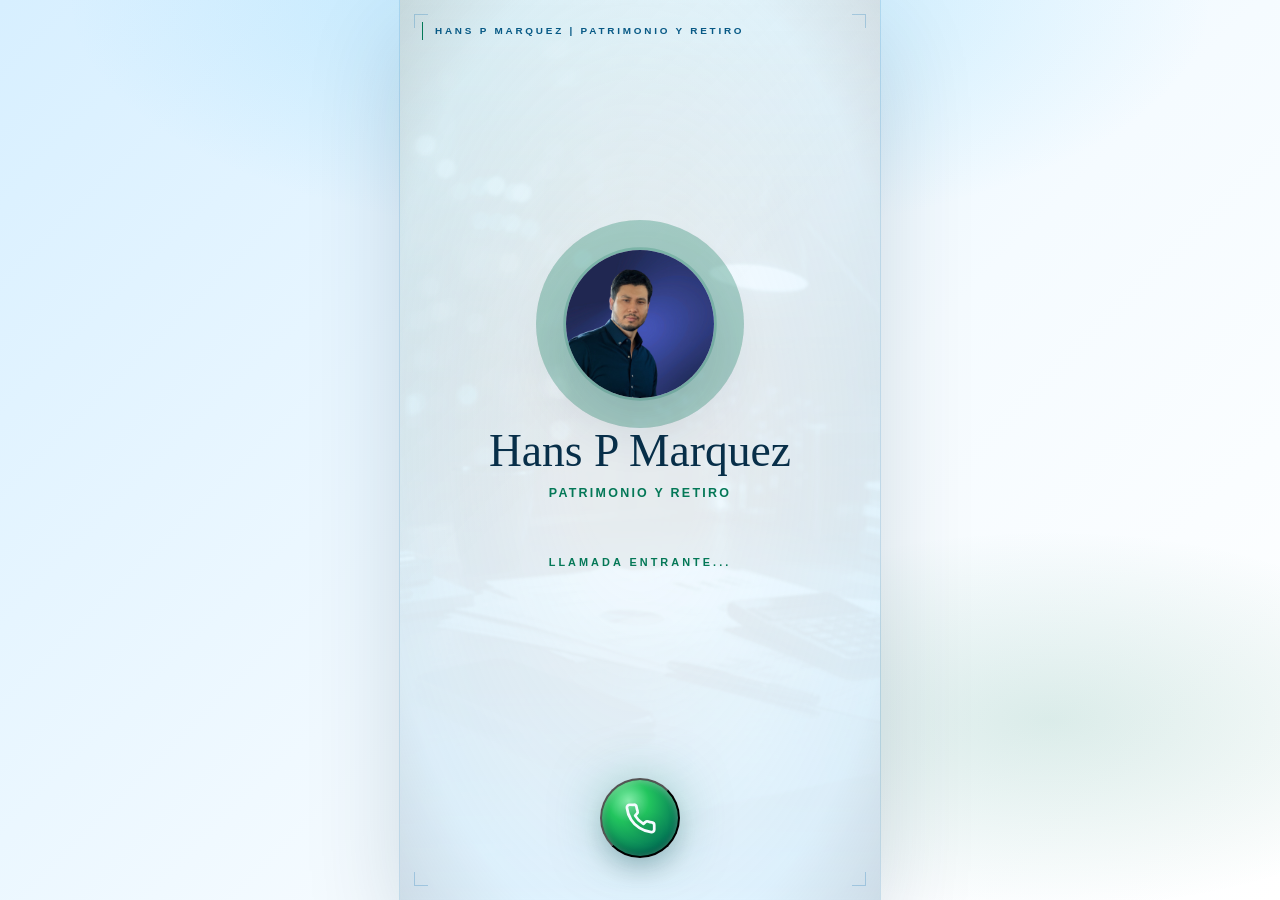
==== commit 65848550: "Prepare site for GitHub Pages" ====
--- a/index.html
+++ b/index.html
@@ -3,251 +3,28 @@
   <head>
     <meta charset="UTF-8" />
     <meta name="viewport" content="width=device-width, initial-scale=1.0" />
-    <meta
-      name="description"
-      content="Calcula tu plan de retiro, visualiza el impacto de ahorrar a largo plazo y estima una posible devolución del SAT."
-    />
-    <link rel="preconnect" href="https://fonts.googleapis.com" />
-    <link rel="preconnect" href="https://fonts.gstatic.com" crossorigin />
-    <link
-      href="https://fonts.googleapis.com/css2?family=Fraunces:opsz,wght@9..144,600;9..144,700&family=IBM+Plex+Mono:wght@500;600;700&family=Instrument+Serif:ital@0;1&family=Manrope:wght@400;500;600;700;800&family=Newsreader:opsz,wght@6..72,600;6..72,700&family=Plus+Jakarta+Sans:wght@400;500;600;700;800&family=Sora:wght@400;500;600;700;800&family=Space+Grotesk:wght@400;500;600;700&display=swap"
-      rel="stylesheet"
-    />
-    <link rel="preload" href="assets/call-background.png" as="image" />
-    <link rel="preload" href="assets/call-advisor.png" as="image" />
-    <link rel="preload" href="assets/call-audio.m4a" as="audio" />
-    <link rel="stylesheet" href="styles.css" />
-    <title>Plan de Retiro · Propuesta Verde 01</title>
+    <meta name="description" content="Hans P Marquez | Patrimonio y retiro" />
+    <meta http-equiv="refresh" content="0; url=v3/intro.html" />
+    <link rel="canonical" href="v3/intro.html" />
+    <title>Hans P Marquez | Patrimonio y retiro</title>
+    <style>
+      body {
+        display: grid;
+        min-height: 100vh;
+        margin: 0;
+        place-items: center;
+        background: #f5fbff;
+        color: #082f49;
+        font-family: -apple-system, BlinkMacSystemFont, "Segoe UI", sans-serif;
+      }
+
+      a {
+        color: #047857;
+        font-weight: 700;
+      }
+    </style>
   </head>
-  <body class="theme-green proposal-vault proposal-cinema">
-    <section class="experience-shell" id="experiencia" aria-label="Experiencia inicial">
-      <div class="call-screen" data-state="incoming" aria-live="polite">
-        <img class="call-backdrop" src="assets/call-background.png" alt="" />
-        <div class="call-shade call-shade-top"></div>
-        <div class="call-shade call-shade-bottom"></div>
-        <div class="call-vignette"></div>
-
-        <header class="call-brand-row">
-          <span class="call-brand-line"></span>
-          <span>Retiro con estrategia</span>
-        </header>
-
-        <span class="call-corner call-corner-tl"></span>
-        <span class="call-corner call-corner-tr"></span>
-        <span class="call-corner call-corner-bl"></span>
-        <span class="call-corner call-corner-br"></span>
-
-        <div class="call-content">
-          <div class="caller-stack">
-            <div class="avatar-stage">
-              <div class="ring-waves" aria-hidden="true">
-                <span></span>
-                <span></span>
-                <span></span>
-              </div>
-
-              <svg class="progress-ring" viewBox="0 0 160 160" aria-hidden="true">
-                <circle class="progress-base" cx="80" cy="80" r="74"></circle>
-                <circle class="progress-value" cx="80" cy="80" r="74"></circle>
-              </svg>
-
-              <div class="avatar-wrap">
-                <img src="assets/call-advisor.png" alt="Asesor de retiro" />
-              </div>
-            </div>
-
-            <div class="caller-copy">
-              <h1>Asesor de retiro</h1>
-              <p class="caller-name">Llamada privada</p>
-            </div>
-
-            <div class="status-area">
-              <p class="status-text status-incoming">llamada entrante...</p>
-              <div class="status-active">
-                <span class="timer">00:00</span>
-                <div class="waveform" aria-hidden="true"></div>
-              </div>
-              <p class="status-text status-ended">llamada finalizada</p>
-            </div>
-          </div>
-
-          <button class="answer-button" type="button" aria-label="Contestar llamada">
-            <svg viewBox="0 0 24 24" aria-hidden="true">
-              <path d="M22 16.92v3a2 2 0 0 1-2.18 2 19.79 19.79 0 0 1-8.63-3.07 19.5 19.5 0 0 1-6-6A19.79 19.79 0 0 1 2.12 4.18 2 2 0 0 1 4.11 2h3a2 2 0 0 1 2 1.72c.12.92.35 1.82.7 2.69a2 2 0 0 1-.45 2.11L8.09 9.91a16 16 0 0 0 6 6l1.39-1.27a2 2 0 0 1 2.11-.45c.87.35 1.77.58 2.69.7A2 2 0 0 1 22 16.92z"></path>
-            </svg>
-          </button>
-        </div>
-
-        <section class="question-screen" aria-labelledby="question-title">
-          <div class="question-inner">
-            <p class="question-kicker">Antes de continuar</p>
-            <h2 id="question-title">¿Alguna vez has calculado cuánto dinero podrías recibir cuando llegue tu retiro?</h2>
-            <div class="answers" role="group" aria-label="Opciones de respuesta">
-              <button type="button" data-answer="si">Sí</button>
-              <button type="button" data-answer="mas-o-menos">Más o menos</button>
-              <button type="button" data-answer="nunca">Nunca lo he calculado</button>
-            </div>
-          </div>
-        </section>
-
-        <audio class="call-audio" src="assets/call-audio.m4a" preload="auto"></audio>
-      </div>
-    </section>
-
-    <header class="site-header" aria-label="Navegación principal">
-      <a class="brand-mark" href="#top">Retiro con estrategia</a>
-      <a class="btn btn-outline btn-small" href="#calculadora">Calcular</a>
-    </header>
-
-    <main>
-      <section class="hero" id="top">
-        <div class="hero-media">
-          <img src="assets/asesor-retrato.jpg" alt="Asesor patrimonial de Allianz" />
-          <div class="hero-fade" aria-hidden="true"></div>
-          <div class="hero-motion" aria-hidden="true">
-            <span></span>
-            <span></span>
-            <span></span>
-            <span></span>
-          </div>
-        </div>
-        <div class="hero-copy reveal">
-          <p class="eyebrow">Plan personal de retiro · Allianz</p>
-          <h1>Diseña tu retiro sin vivir adivinando.</h1>
-          <p class="lead">
-            Una forma clara de ver cuánto podrías construir, cuánto tendrías que aportar y qué papel puede jugar el SAT en tu estrategia.
-          </p>
-          <div class="hero-actions">
-            <a class="btn btn-primary btn-large" href="#calculadora">Hacer mi cálculo</a>
-            <a class="btn btn-ghost btn-large" href="https://scheduler.zoom.us/cristinartz/ppr" target="_blank" rel="noopener noreferrer">
-              Agendar diagnóstico
-            </a>
-          </div>
-        </div>
-      </section>
-
-      <section class="motion-strip" aria-label="Ruta del plan">
-        <div class="ticker-track">
-          <span>Aprender</span>
-          <span>Aportar</span>
-          <span>Deducir</span>
-          <span>Revisar</span>
-          <span>Ajustar</span>
-          <span>Proteger</span>
-          <span>Aprender</span>
-          <span>Aportar</span>
-          <span>Deducir</span>
-          <span>Revisar</span>
-          <span>Ajustar</span>
-          <span>Proteger</span>
-        </div>
-      </section>
-
-      <section class="section intro-section">
-        <div class="section-heading reveal">
-          <p class="eyebrow">La idea en simple</p>
-          <h2>No se trata de comprar un seguro. Se trata de construir patrimonio con intención.</h2>
-        </div>
-        <div class="value-grid reveal" aria-label="Beneficios principales">
-          <article data-tilt>
-            <span>01</span>
-            <h3>Tu dinero trabaja para ti</h3>
-            <p>Aportas de forma mensual y el plan lo invierte con una lógica de largo plazo.</p>
-          </article>
-          <article data-tilt>
-            <span>02</span>
-            <h3>La estrategia fiscal importa</h3>
-            <p>Según tu régimen, tus aportaciones pueden ayudarte a optimizar impuestos.</p>
-          </article>
-          <article data-tilt>
-            <span>03</span>
-            <h3>No lo decides a ciegas</h3>
-            <p>Primero ves números. Después decides si el plan realmente hace sentido para ti.</p>
-          </article>
-        </div>
-      </section>
-
-      <section class="section calculator-section" id="calculadora">
-        <div class="section-heading reveal">
-          <p class="eyebrow">Calculadora</p>
-          <h2>Empieza por tu retiro. Si te interesa, continúa con el SAT.</h2>
-          <p>Primero aterriza tu posible patrimonio. Después revisa si tus aportaciones podrían ayudarte fiscalmente.</p>
-        </div>
-
-        <div class="calculator-card reveal" data-tilt>
-          <form class="calculator-form" id="calculator-form">
-            <div class="form-grid">
-              <label class="field">
-                <span>Edad actual</span>
-                <input id="age-input" type="number" min="18" max="60" value="30" inputmode="numeric" />
-                <small id="age-help"></small>
-              </label>
-              <label class="field">
-                <span>Aportación mensual</span>
-                <input id="contribution-input" type="number" min="2000" step="500" value="4000" inputmode="numeric" />
-                <small id="contribution-help"></small>
-              </label>
-            </div>
-          </form>
-
-          <div class="result-panel" id="retirement-result" aria-live="polite"></div>
-
-          <div class="sat-step" id="sat-step">
-            <button class="btn btn-primary" id="show-sat-button" type="button">
-              ¿Cuánto me podría regresar el SAT?
-            </button>
-
-            <div class="sat-panel" id="sat-panel" hidden>
-              <div class="sat-copy">
-                <p class="eyebrow">Estimación fiscal</p>
-                <h3>Ahora agrega tu ingreso para estimar la devolución.</h3>
-                <p>Usamos tu aportación mensual del cálculo anterior como ahorro anual para el PPR.</p>
-              </div>
-
-              <div class="form-grid sat-form-grid">
-                <label class="field">
-                  <span>Sueldo mensual bruto</span>
-                  <input id="salary-input" type="number" value="50000" step="1000" inputmode="numeric" />
-                  <small>Ingreso antes de impuestos, multiplicado por 12.</small>
-                </label>
-              </div>
-
-              <div class="sat-result" id="sat-result" aria-live="polite"></div>
-            </div>
-          </div>
-        </div>
-      </section>
-
-      <section class="section notes-section">
-        <div class="section-heading reveal">
-          <p class="eyebrow">Dos aclaraciones</p>
-          <h2>Para empezar con la mentalidad correcta.</h2>
-        </div>
-        <div class="note-grid reveal" id="note-grid"></div>
-      </section>
-
-      <section class="advisor-section">
-        <div class="advisor-inner reveal">
-          <img src="assets/asesor-retrato.jpg" alt="Asesor patrimonial Allianz" />
-          <div class="advisor-copy">
-            <p class="eyebrow">Quién soy</p>
-            <h2>Soy Hans P Marquez.</h2>
-            <p>
-              Desde hace más de cinco años acompaño a personas que quieren construir patrimonio con más claridad,
-              estrategia y visión de largo plazo.
-            </p>
-            <p>
-              Trabajo con soluciones de Allianz, reconocida como la marca aseguradora número uno del mundo por valor
-              de marca, para ayudar a que cada plan tenga respaldo, estructura y sentido financiero.
-            </p>
-            <a class="btn btn-primary btn-large" href="https://scheduler.zoom.us/cristinartz/ppr" target="_blank" rel="noopener noreferrer">
-              Agendar diagnóstico
-            </a>
-          </div>
-        </div>
-      </section>
-    </main>
-
-    <script src="script.js" defer></script>
+  <body>
+    <p>Abriendo <a href="v3/intro.html">Hans P Marquez | Patrimonio y retiro</a>...</p>
   </body>
 </html>
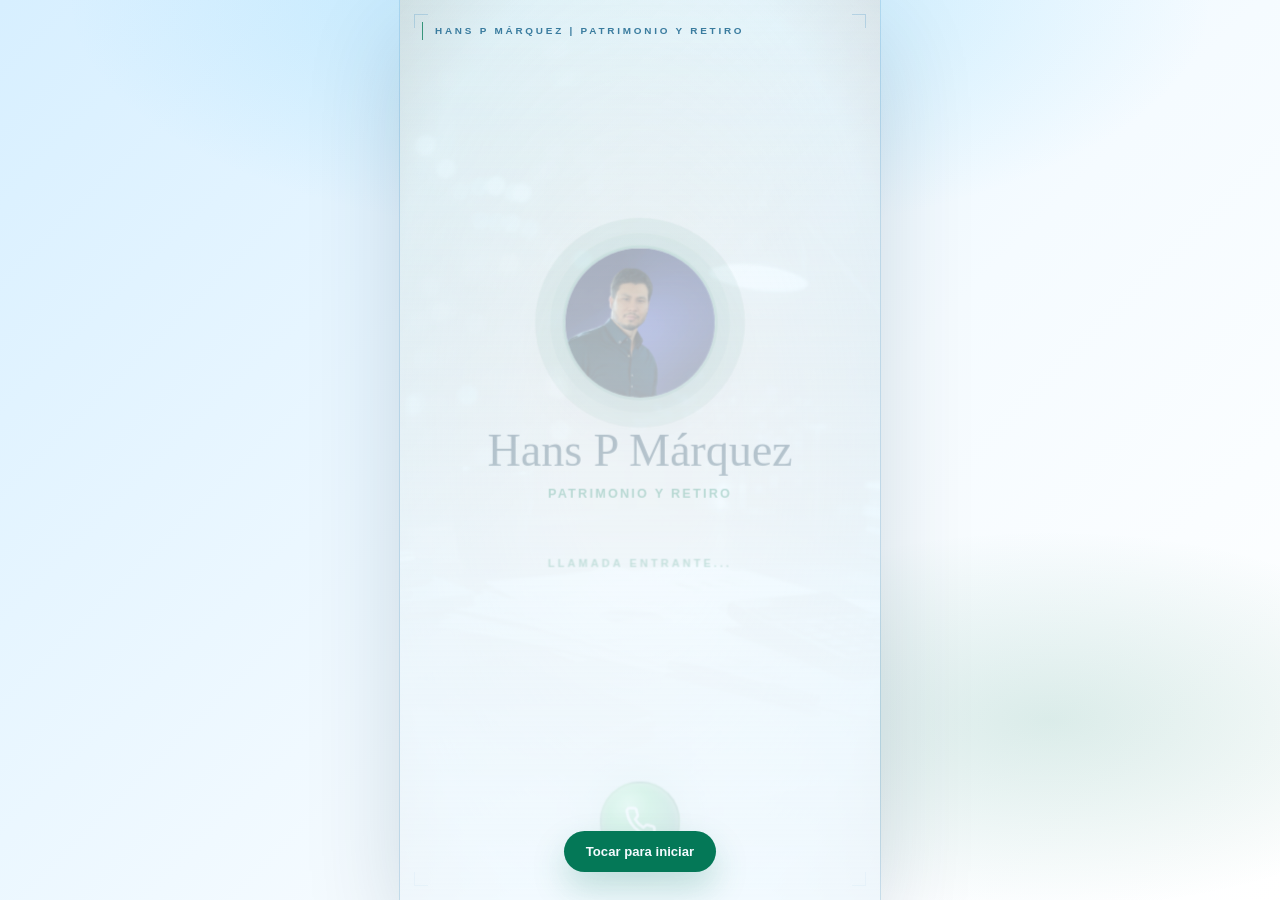
==== commit a066d51e: "Add accent to Marquez name" ====
--- a/index.html
+++ b/index.html
@@ -3,10 +3,10 @@
   <head>
     <meta charset="UTF-8" />
     <meta name="viewport" content="width=device-width, initial-scale=1.0" />
-    <meta name="description" content="Hans P Marquez | Patrimonio y retiro" />
+    <meta name="description" content="Hans P Márquez | Patrimonio y retiro" />
     <meta http-equiv="refresh" content="0; url=v3/intro.html" />
     <link rel="canonical" href="v3/intro.html" />
-    <title>Hans P Marquez | Patrimonio y retiro</title>
+    <title>Hans P Márquez | Patrimonio y retiro</title>
     <style>
       body {
         display: grid;
@@ -25,6 +25,6 @@
     </style>
   </head>
   <body>
-    <p>Abriendo <a href="v3/intro.html">Hans P Marquez | Patrimonio y retiro</a>...</p>
+    <p>Abriendo <a href="v3/intro.html">Hans P Márquez | Patrimonio y retiro</a>...</p>
   </body>
 </html>
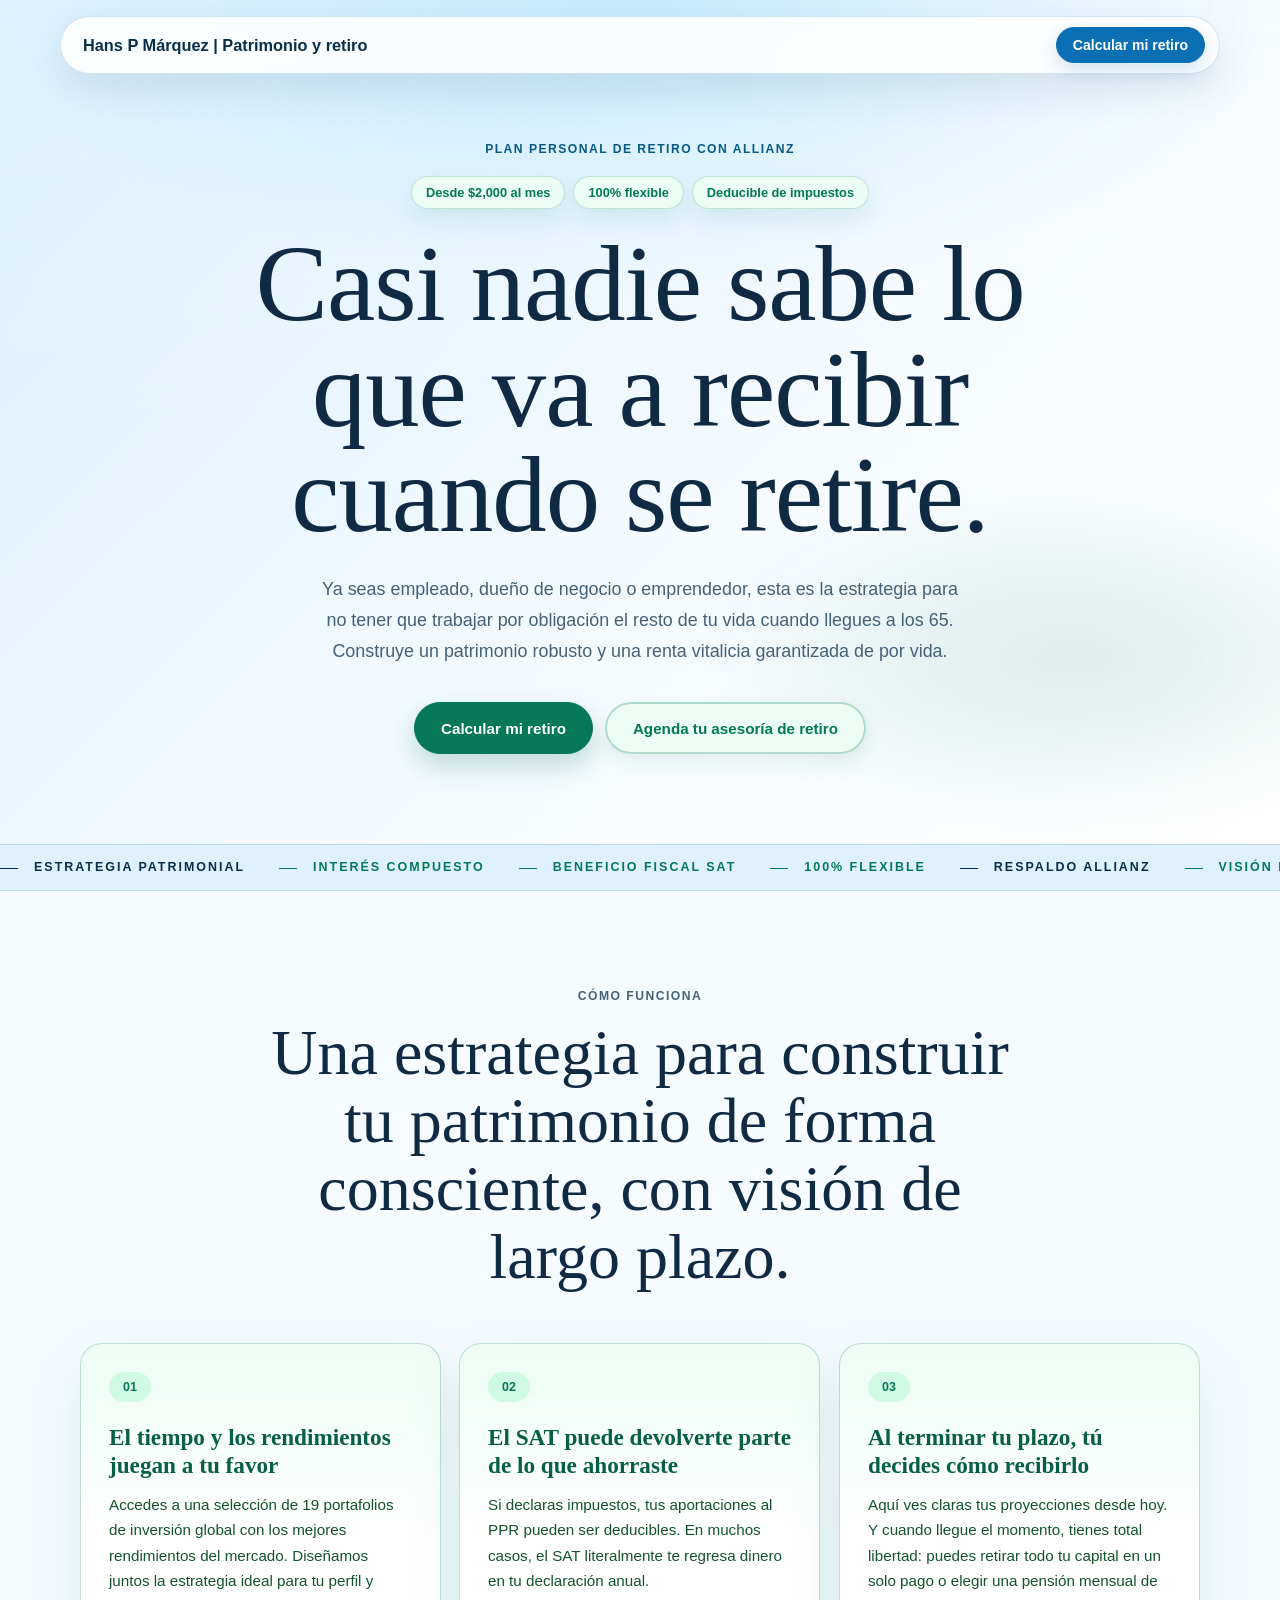
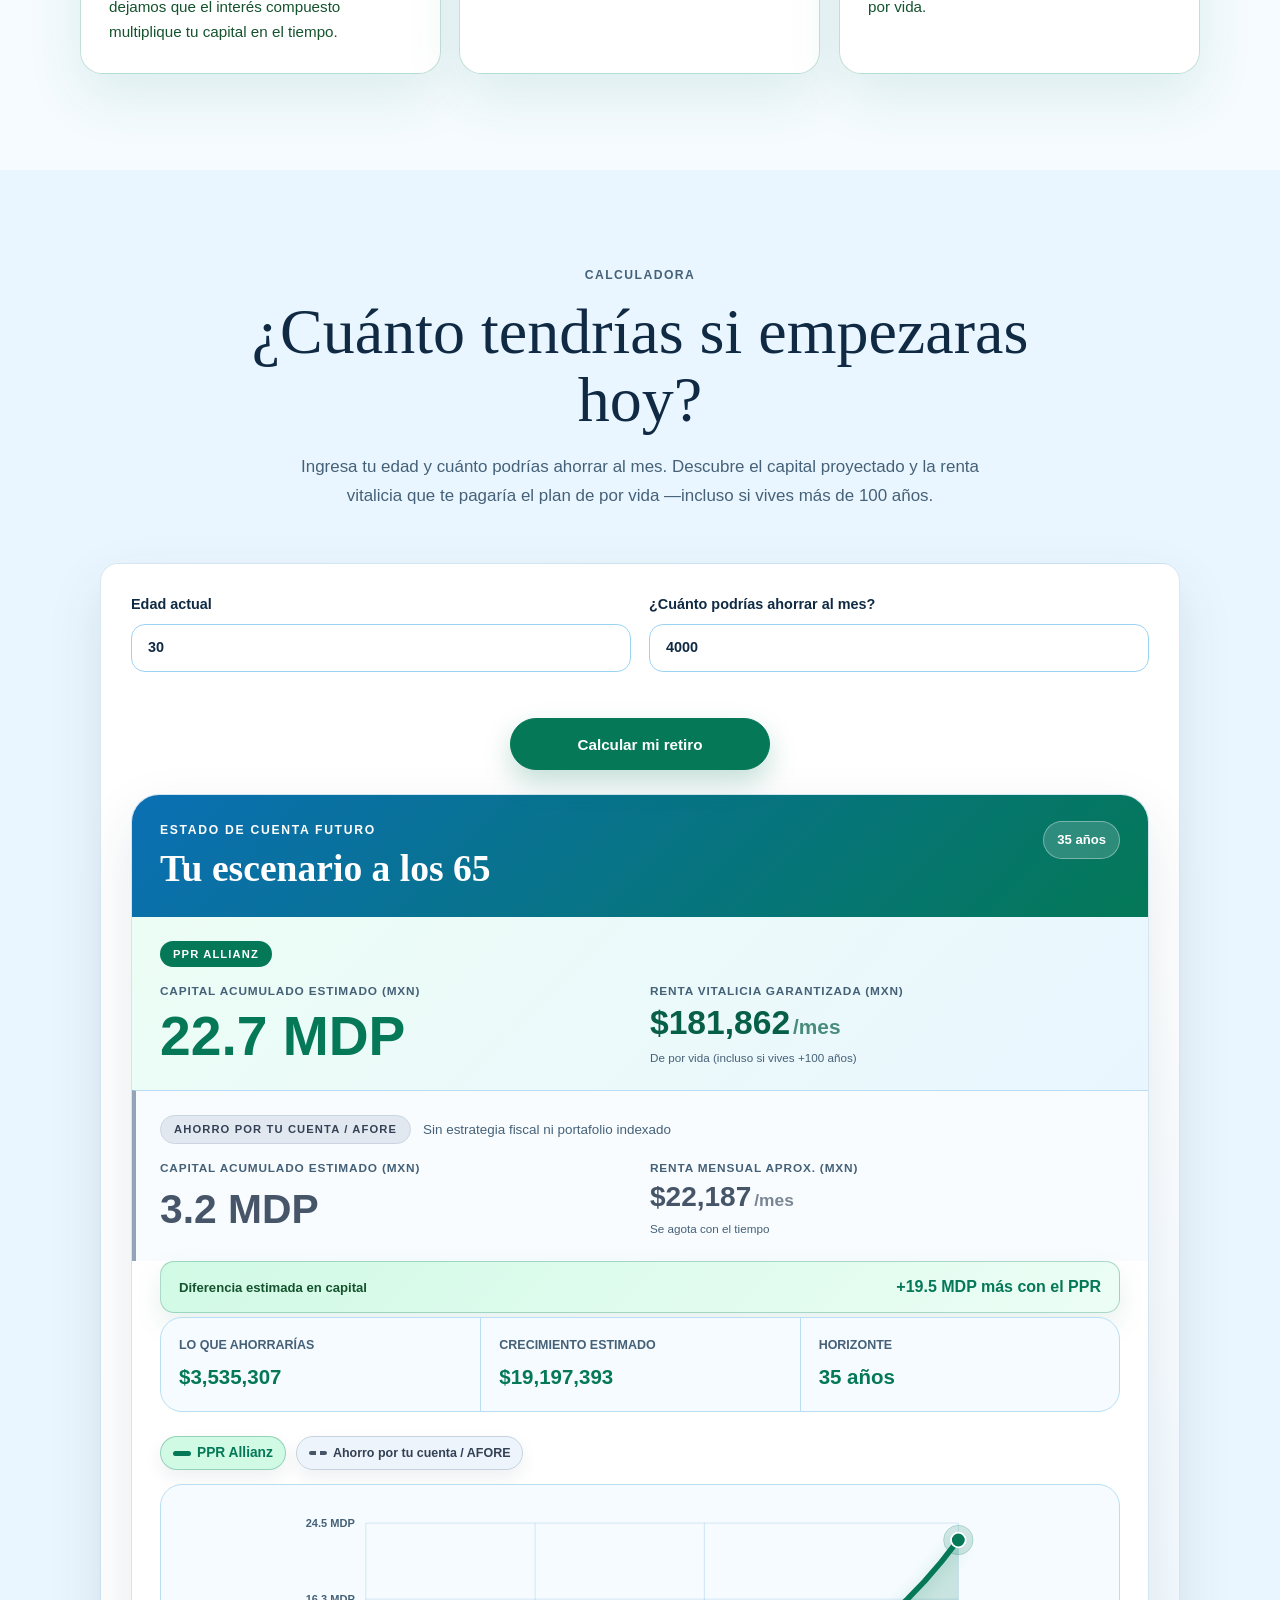
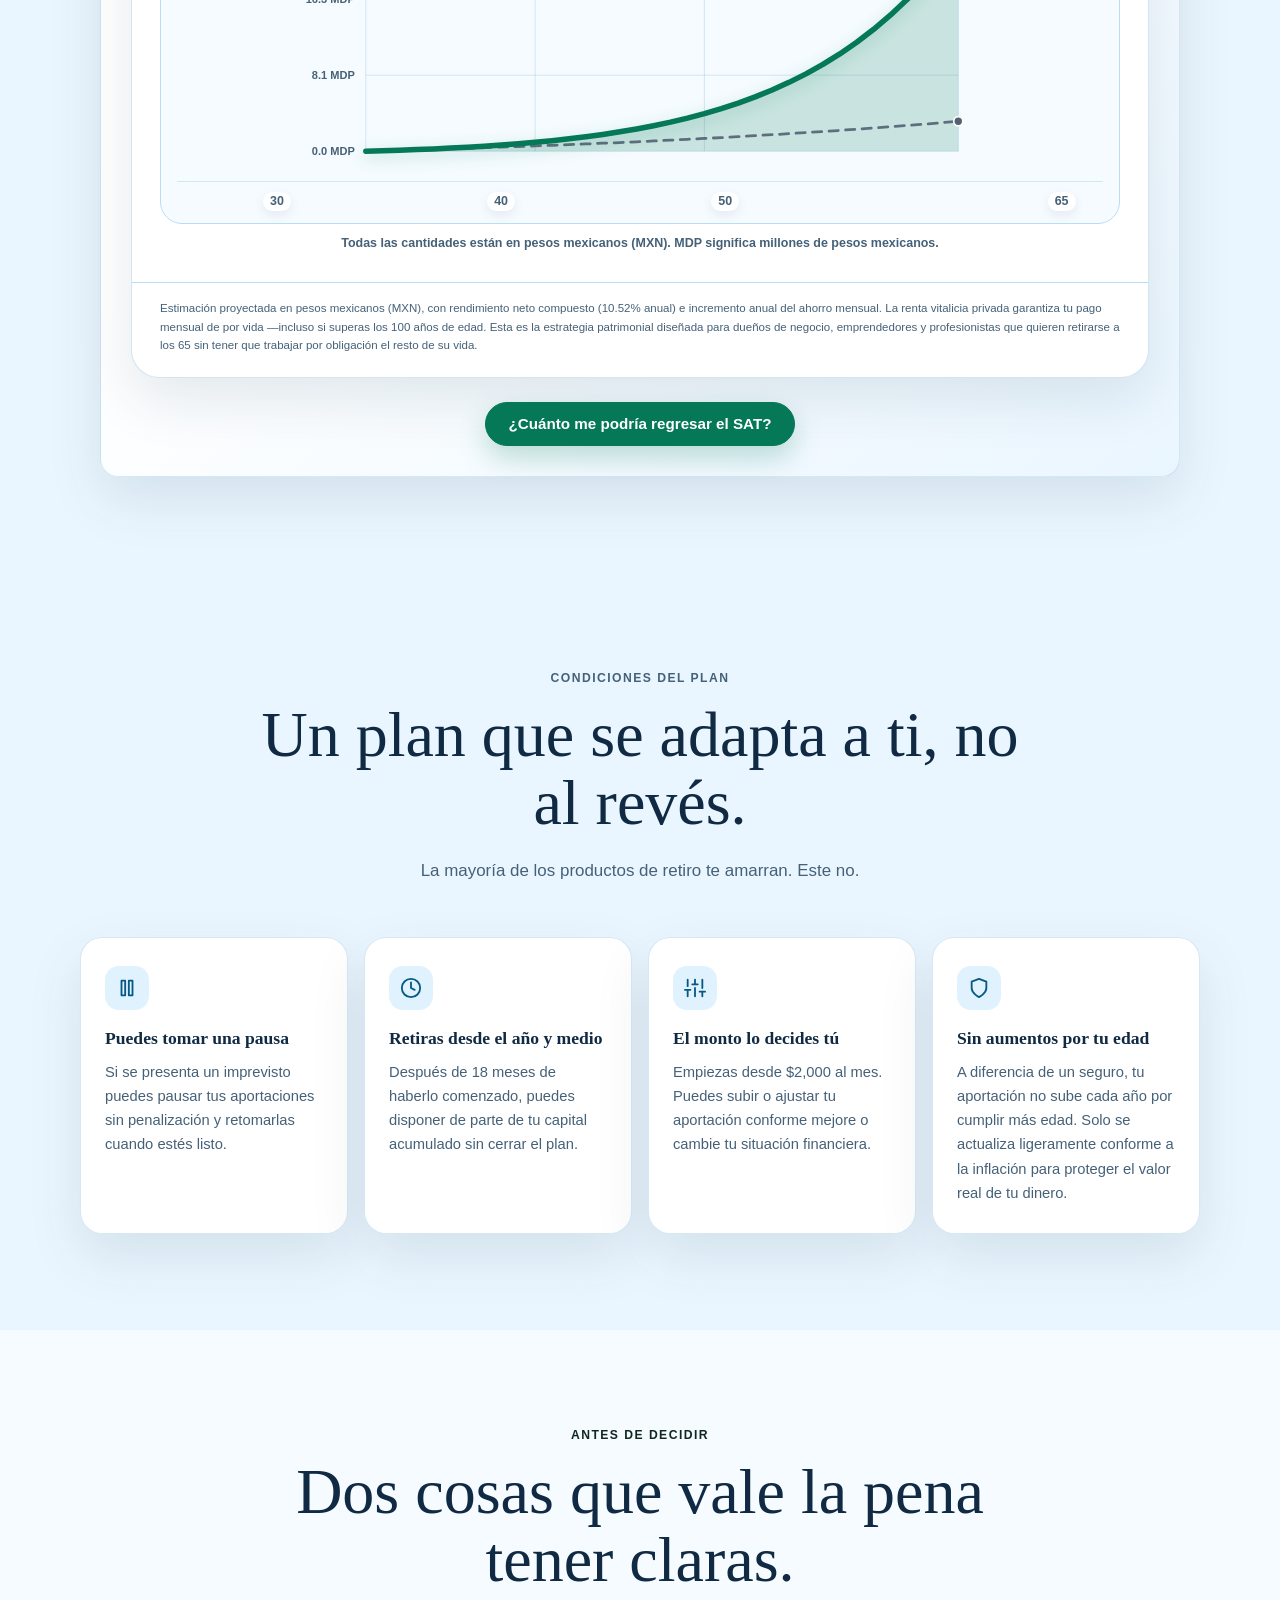
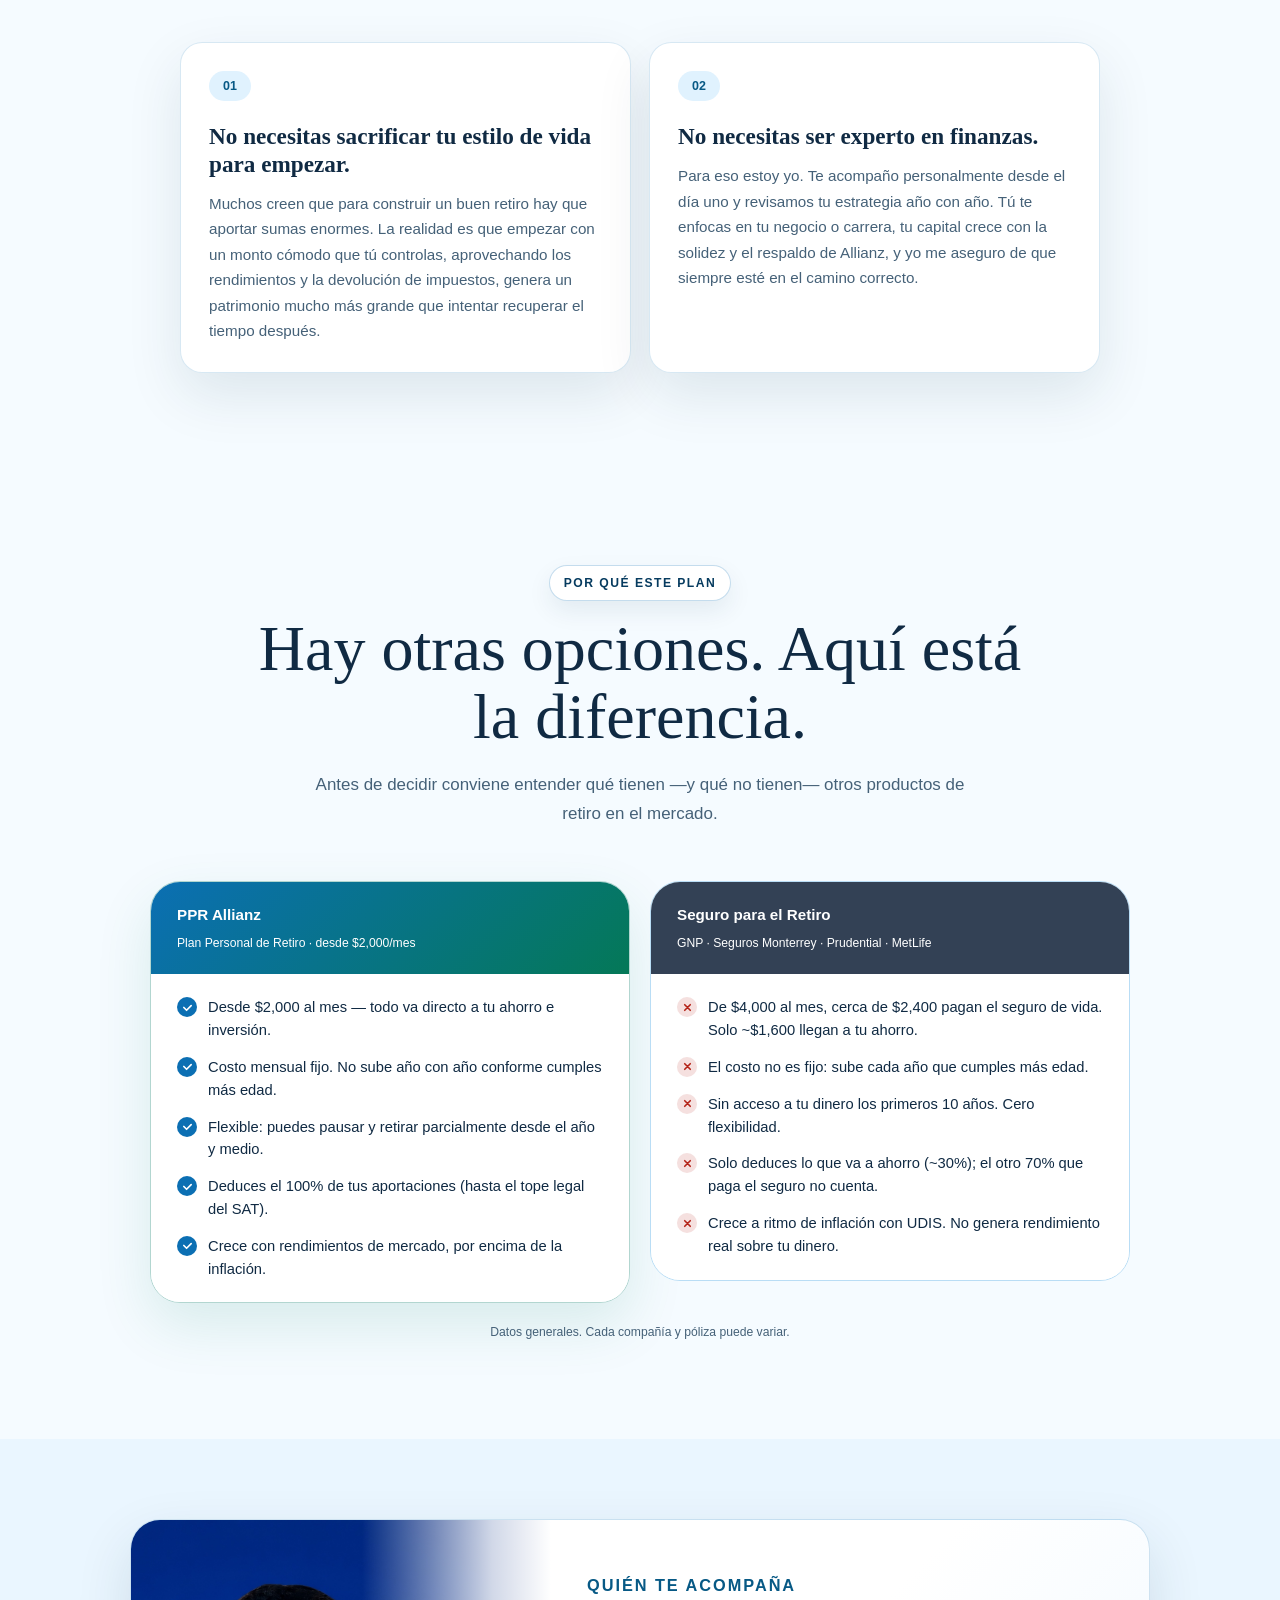
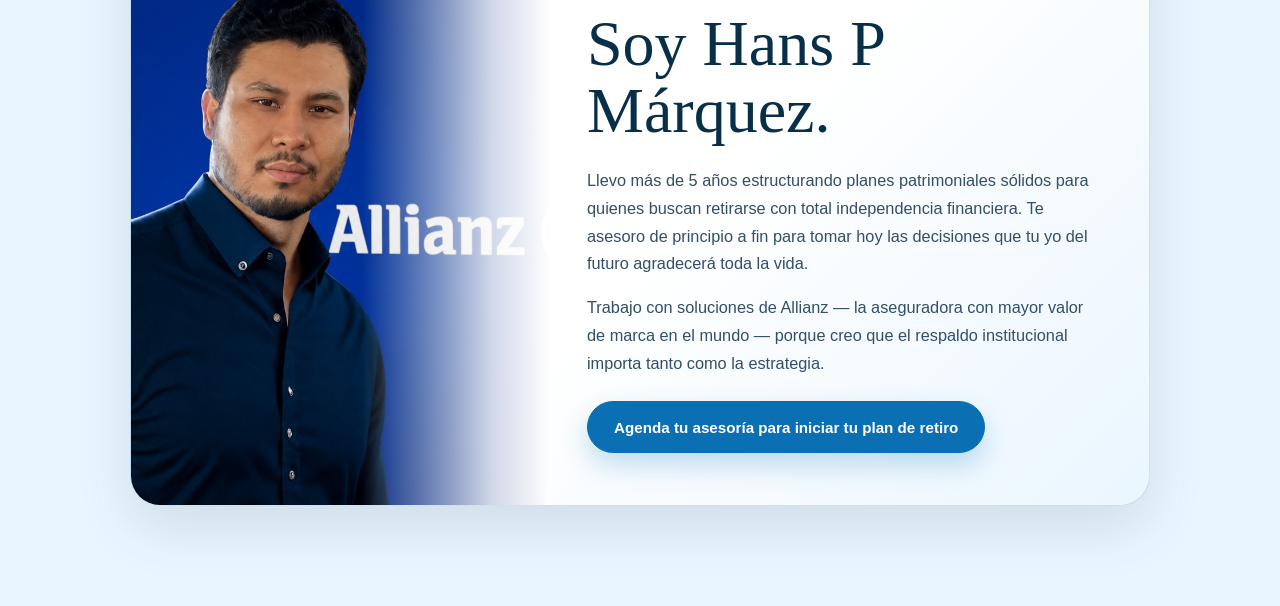
==== commit 7fd29e56: "Route production directly to landing" ====
--- a/index.html
+++ b/index.html
@@ -4,8 +4,8 @@
     <meta charset="UTF-8" />
     <meta name="viewport" content="width=device-width, initial-scale=1.0" />
     <meta name="description" content="Hans P Márquez | Patrimonio y retiro" />
-    <meta http-equiv="refresh" content="0; url=v3/intro.html" />
-    <link rel="canonical" href="v3/intro.html" />
+    <meta http-equiv="refresh" content="0; url=v3/index-azul-claro.html" />
+    <link rel="canonical" href="v3/index-azul-claro.html" />
     <title>Hans P Márquez | Patrimonio y retiro</title>
     <style>
       body {
@@ -23,8 +23,11 @@
         font-weight: 700;
       }
     </style>
+    <script>
+      window.location.replace("v3/index-azul-claro.html");
+    </script>
   </head>
   <body>
-    <p>Abriendo <a href="v3/intro.html">Hans P Márquez | Patrimonio y retiro</a>...</p>
+    <p>Abriendo <a href="v3/index-azul-claro.html">Hans P Márquez | Patrimonio y retiro</a>...</p>
   </body>
 </html>
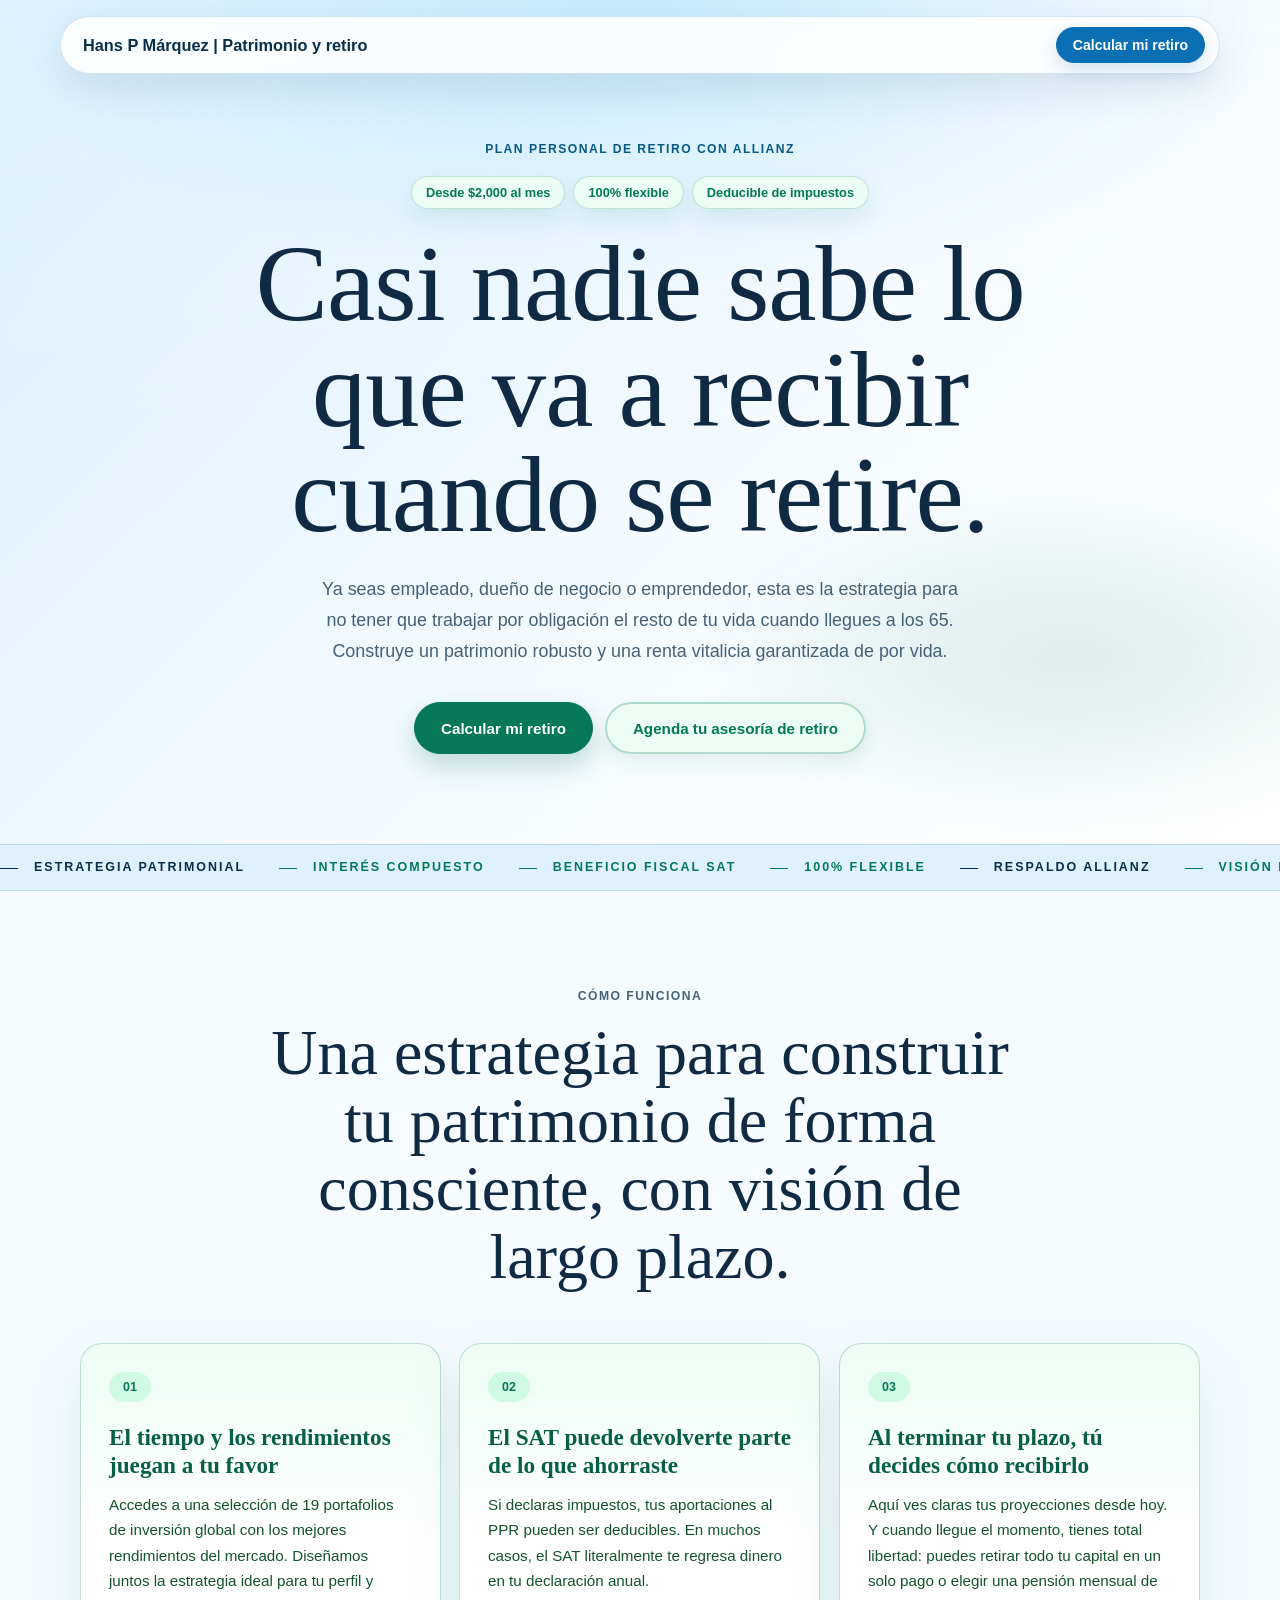
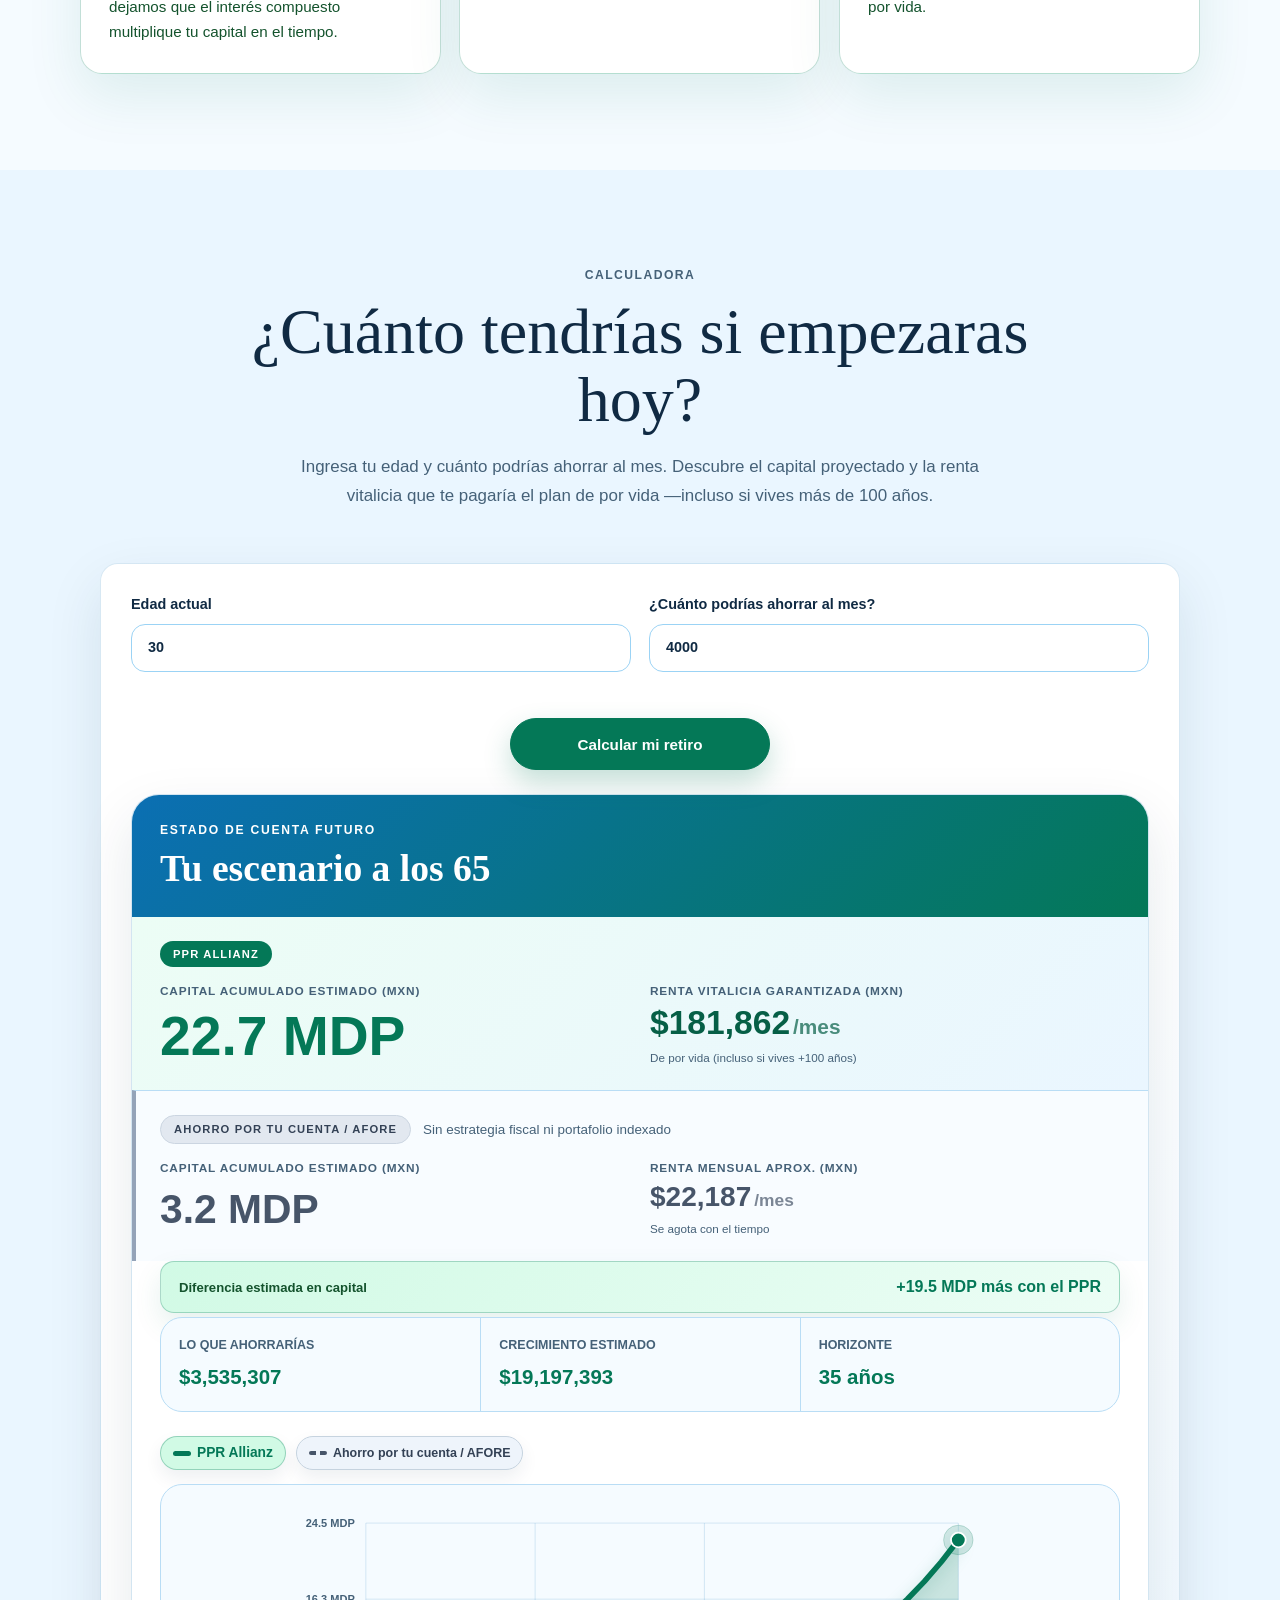
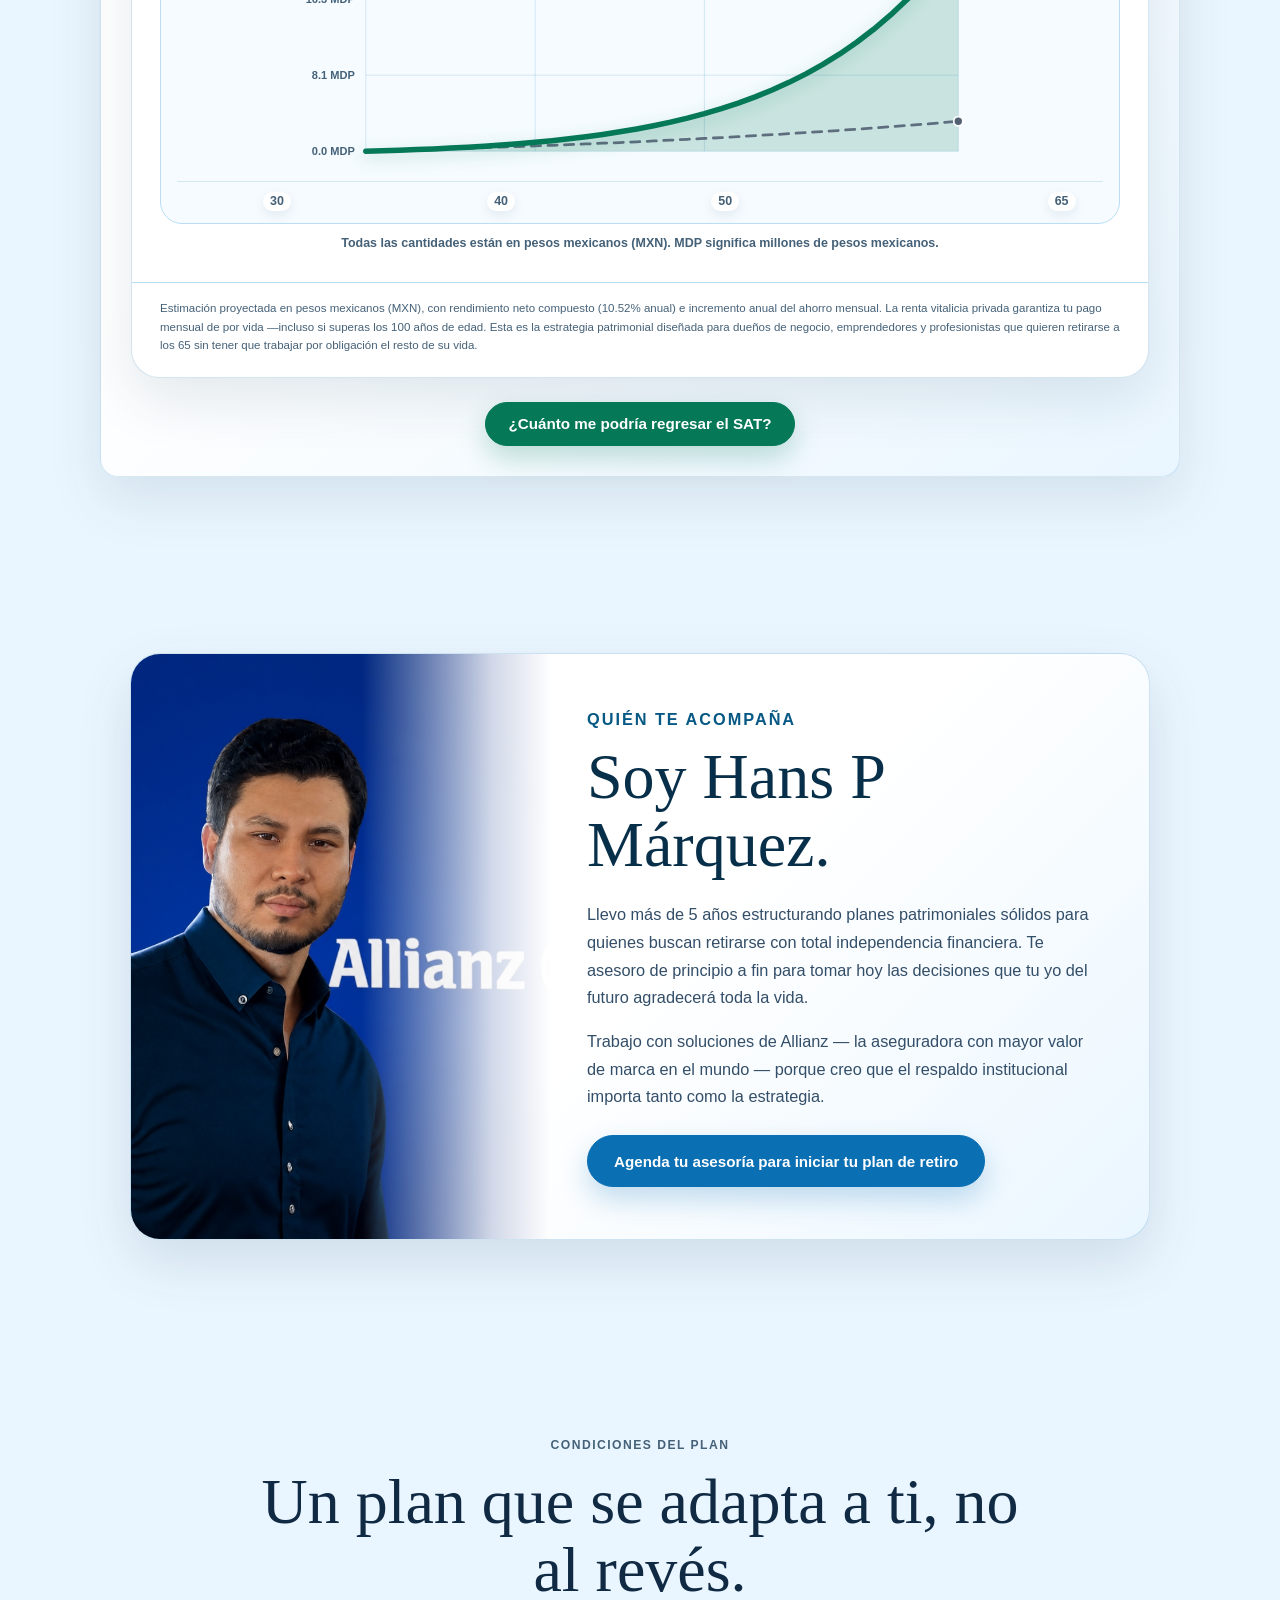
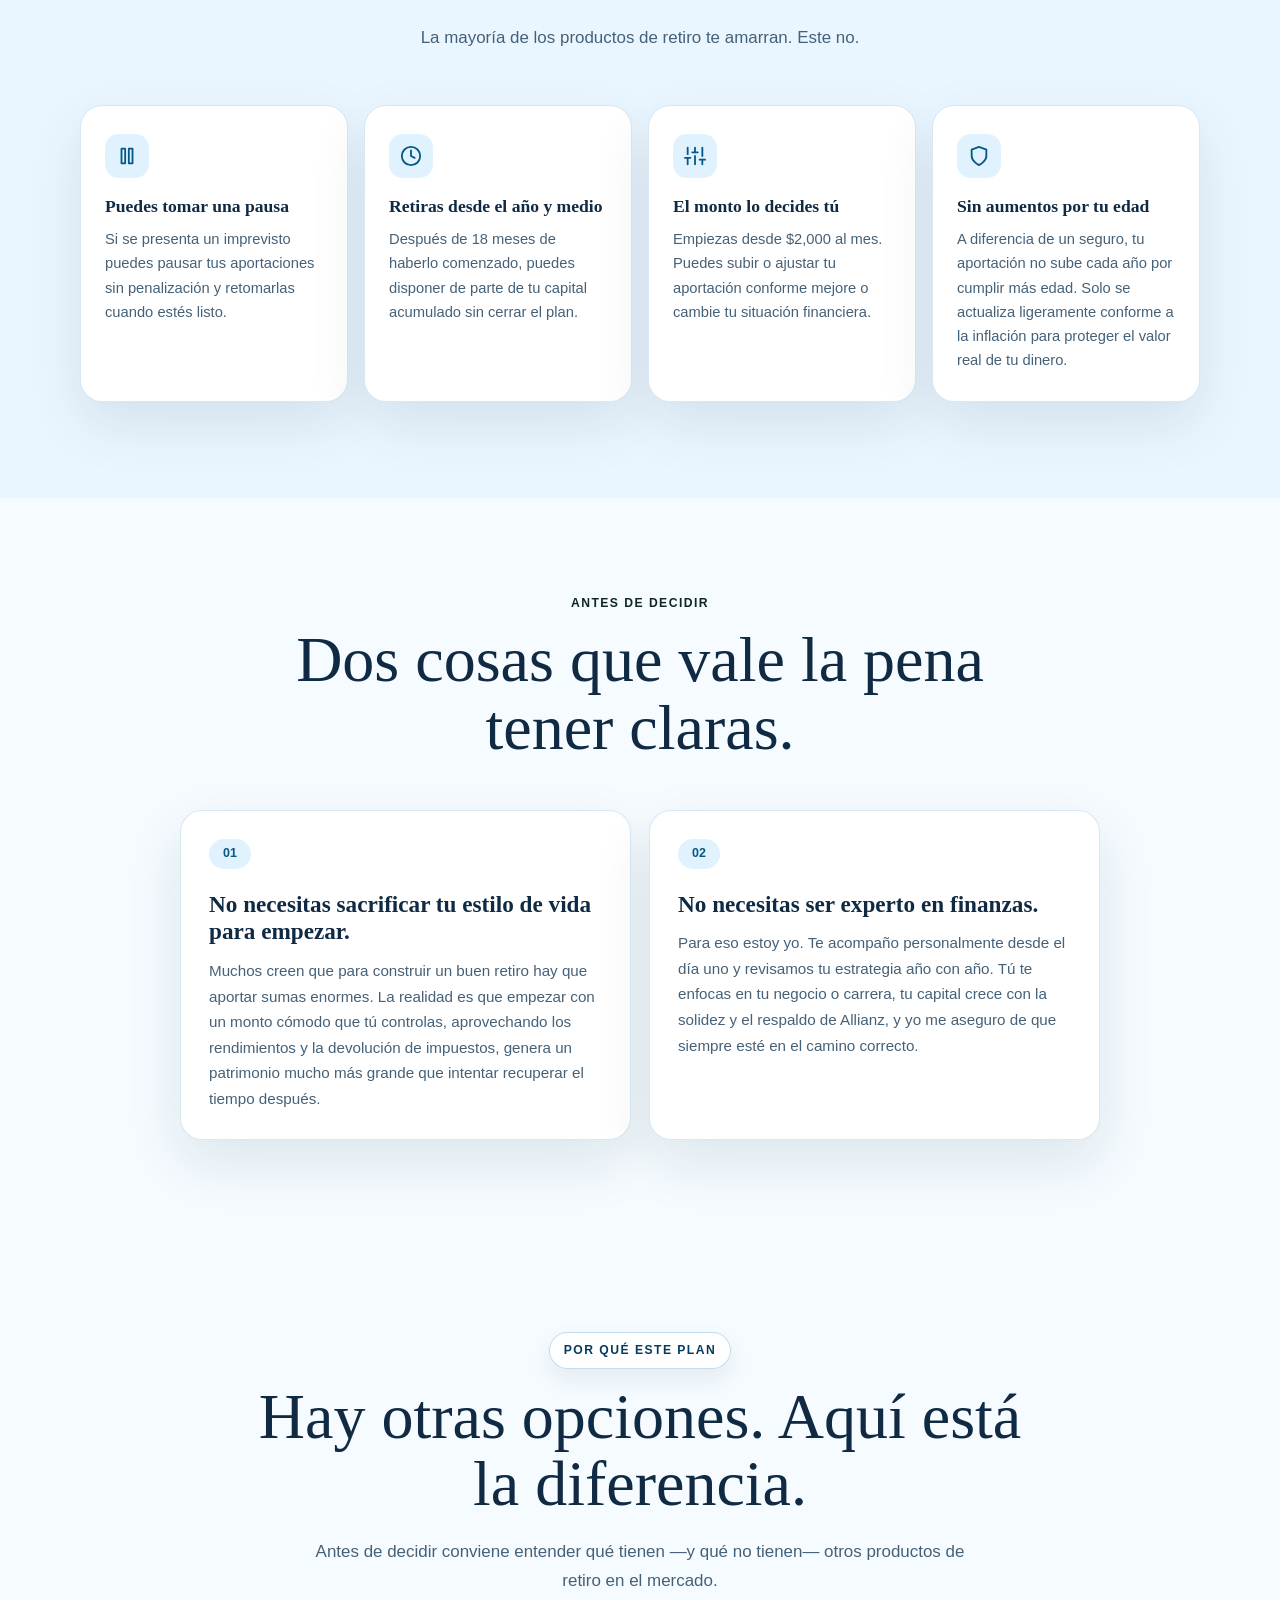
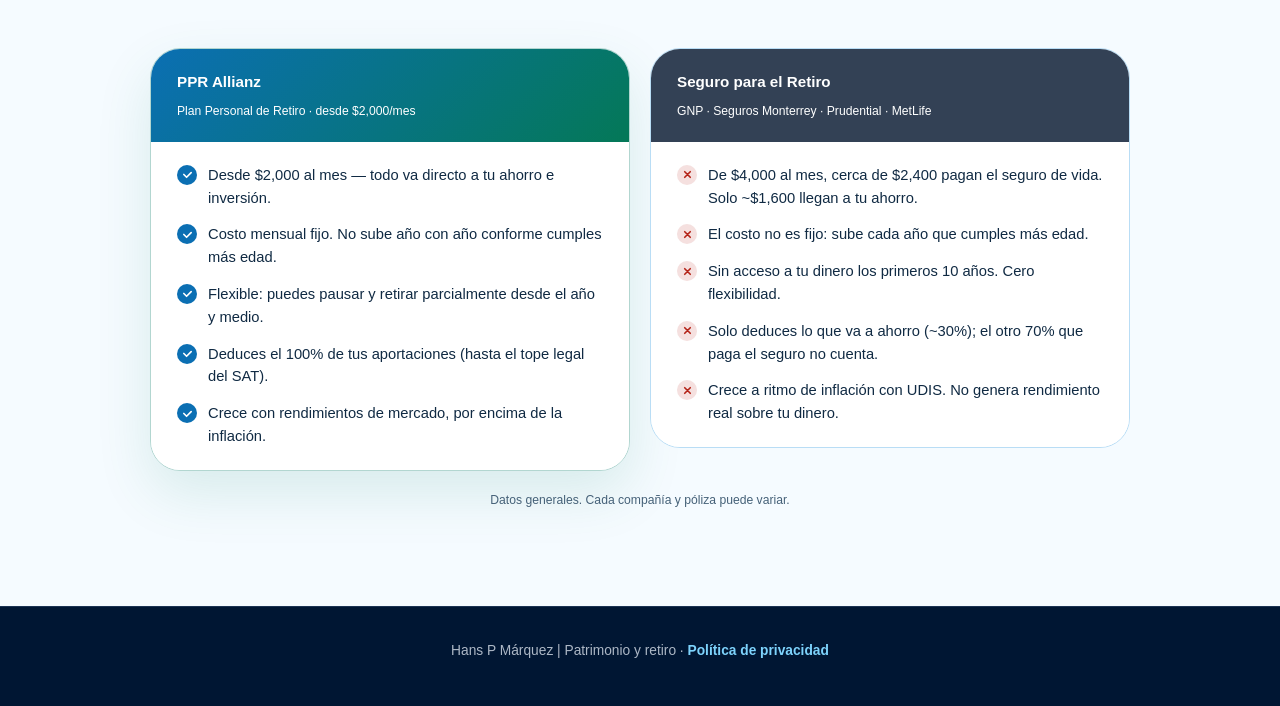
==== commit f8120533: "Use clean landing URL" ====
--- a/index.html
+++ b/index.html
@@ -4,8 +4,8 @@
     <meta charset="UTF-8" />
     <meta name="viewport" content="width=device-width, initial-scale=1.0" />
     <meta name="description" content="Hans P Márquez | Patrimonio y retiro" />
-    <meta http-equiv="refresh" content="0; url=v3/index-azul-claro.html" />
-    <link rel="canonical" href="v3/index-azul-claro.html" />
+    <meta http-equiv="refresh" content="0; url=v3/" />
+    <link rel="canonical" href="v3/" />
     <title>Hans P Márquez | Patrimonio y retiro</title>
     <style>
       body {
@@ -24,10 +24,10 @@
       }
     </style>
     <script>
-      window.location.replace("v3/index-azul-claro.html");
+      window.location.replace("v3/");
     </script>
   </head>
   <body>
-    <p>Abriendo <a href="v3/index-azul-claro.html">Hans P Márquez | Patrimonio y retiro</a>...</p>
+    <p>Abriendo <a href="v3/">Hans P Márquez | Patrimonio y retiro</a>...</p>
   </body>
 </html>
